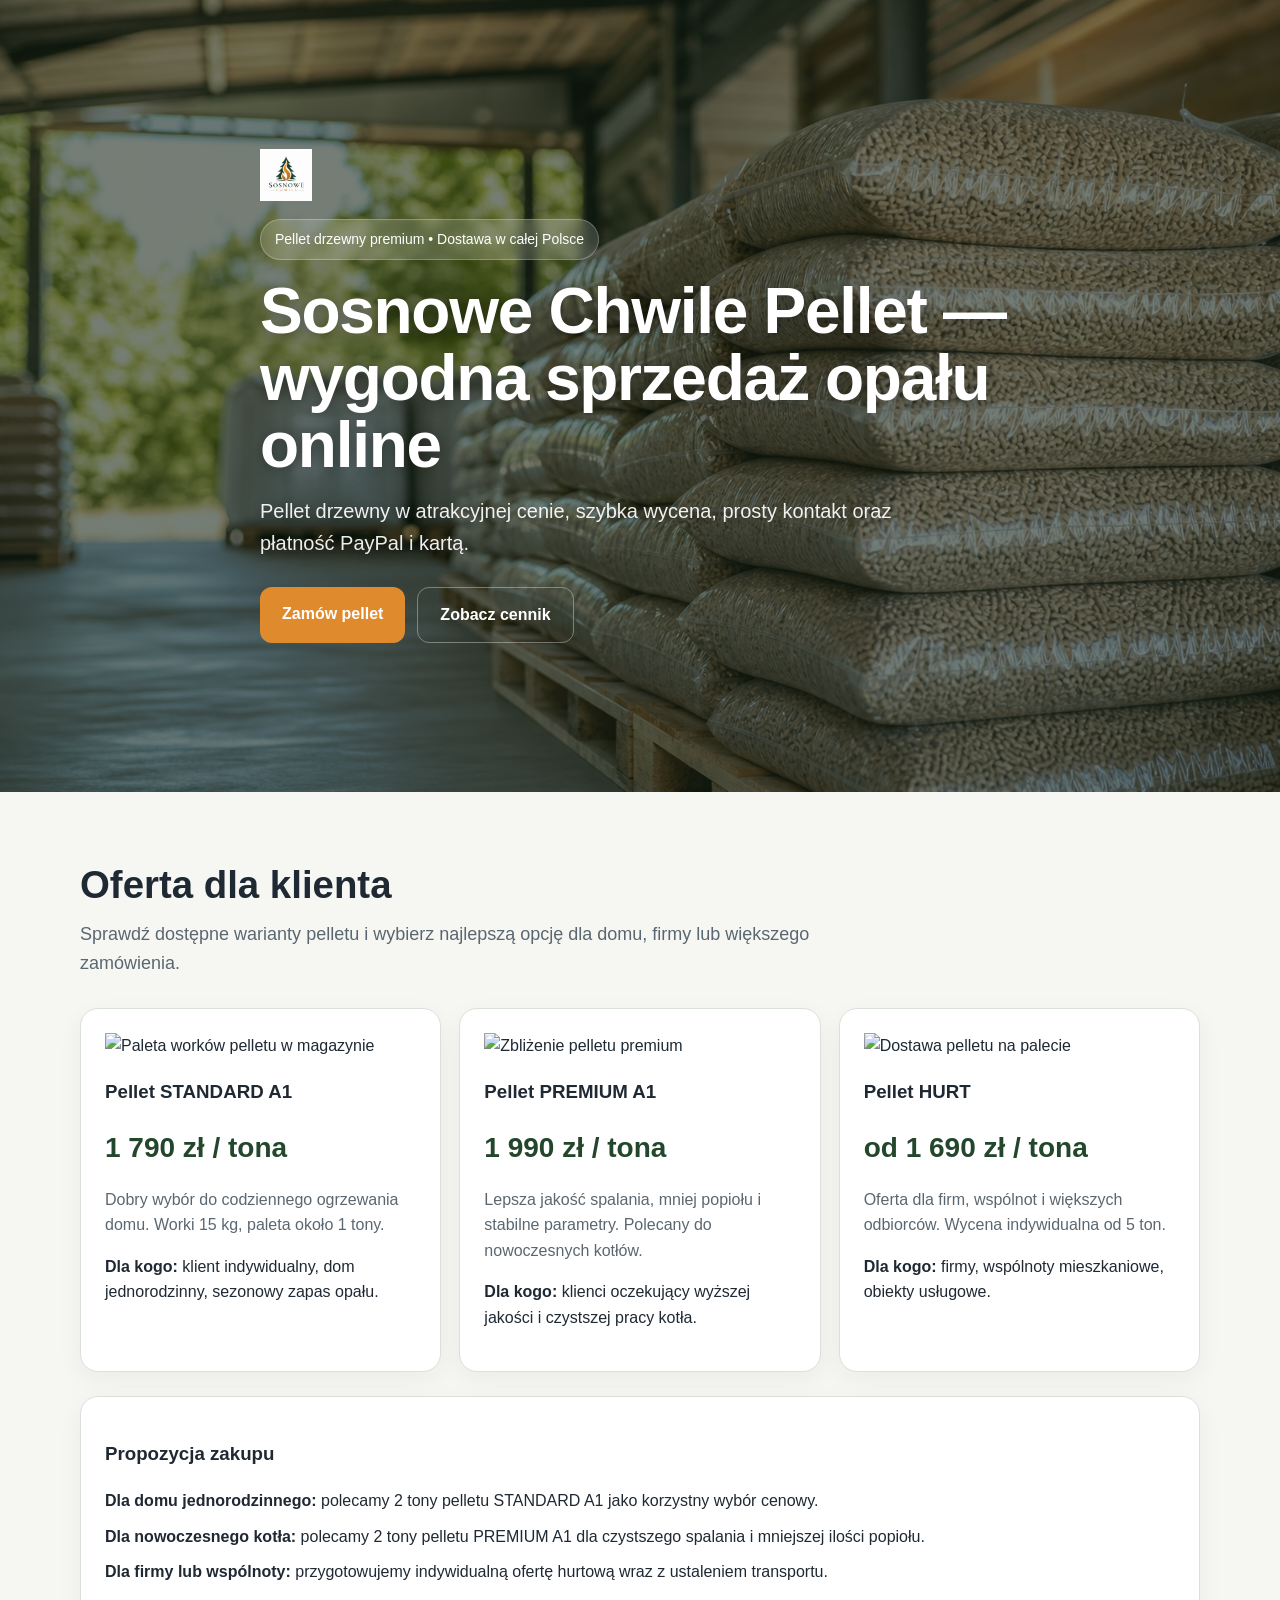
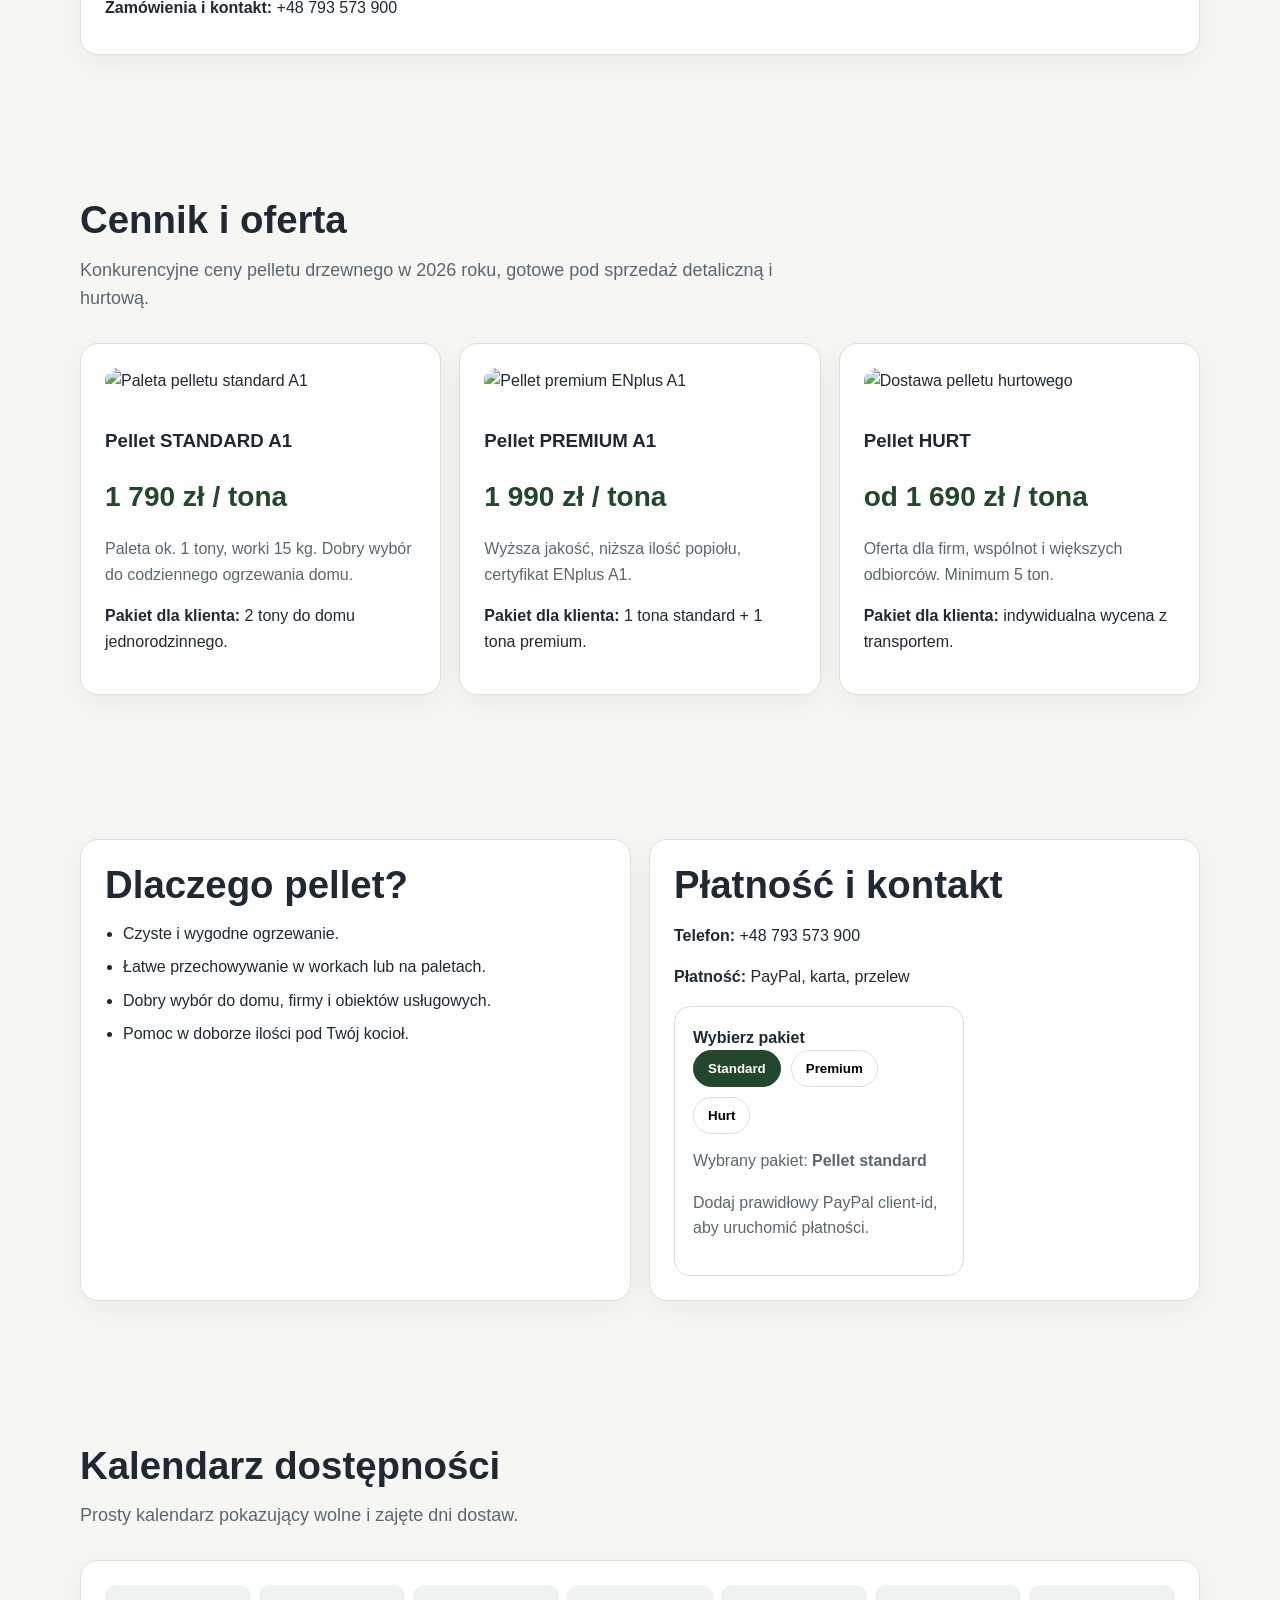
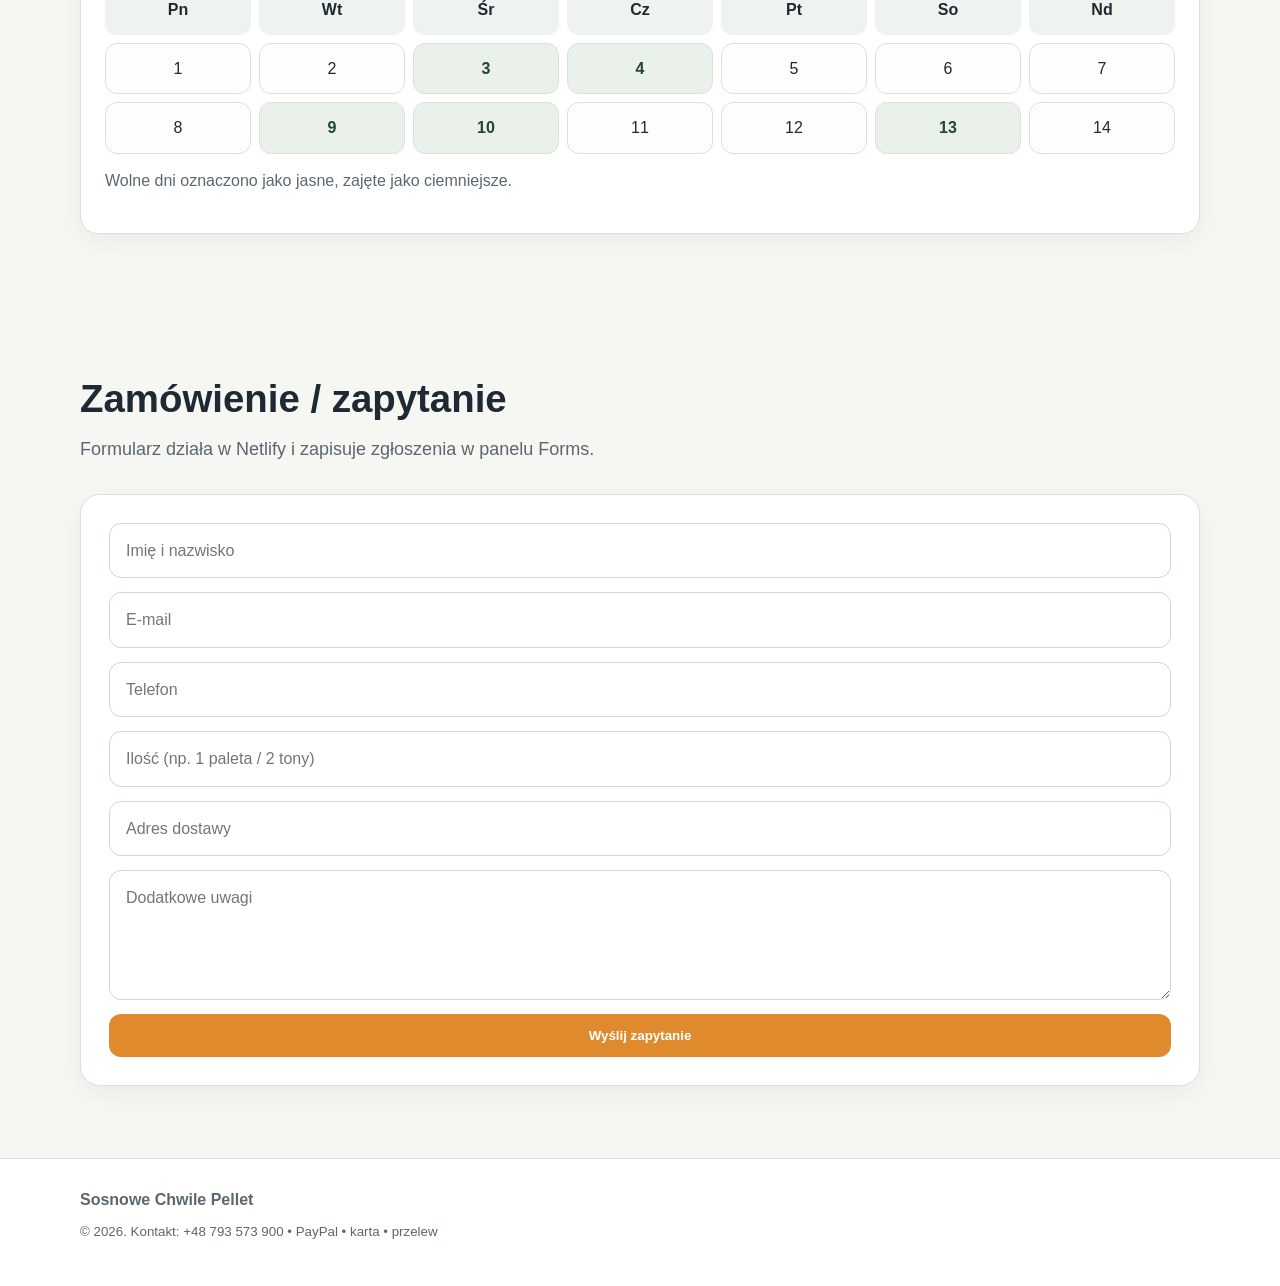
==== Index.html @ 0f74c860 "Update Index.html" ====
<!DOCTYPE html>
<html lang="pl">
<head>
  <meta charset="UTF-8" />
  <meta name="viewport" content="width=device-width, initial-scale=1.0" />
  <title>Sosnowe Chwile Pellet | Pellet z dostawą</title>
  <meta name="description" content="Sprzedaż pelletu drzewnego premium z dostawą w całej Polsce. Cennik, kalendarz dostępności, szybki kontakt, płatność PayPal i kartą." />
  <style>
    ..offer-image{
  width:100%;
  height:180px;
  object-fit:cover;
  object-position:center;
  display:block;
  border-radius:14px;
  margin-bottom:14px;
}

.offer-note{
  margin-top:24px;
}

.offer-note .card p{
  margin:0 0 10px;
}

@media (max-width: 768px){
  .offer-image{
    height:150px;
    border-radius:12px;
  }
}

@media (max-width: 480px){
  .offer-image{
    height:130px;
    border-radius:10px;
  }
}
    :root{
      --green:#2f5d3a;
      --green-dark:#23472c;
      --accent:#e08a2e;
      --bg:#f6f7f3;
      --text:#1f2933;
      --muted:#5b6770;
      --card:#fff;
      --border:#d9e1d8;
    }
    *{box-sizing:border-box}
    html{scroll-behavior:smooth}
    body{
      margin:0;
      font-family:Arial,Helvetica,sans-serif;
      color:var(--text);
      background:var(--bg);
      line-height:1.6;
    }
    a{color:inherit}
    .container{
      width:min(1120px,calc(100% - 32px));
      margin:0 auto;
    }
    .hero{
      position:relative;
      min-height:88vh;
      display:flex;
      align-items:center;
      color:#fff;
      background:
        linear-gradient(rgba(18,33,20,.58),rgba(18,33,20,.58)),
        url('1000042143.jpg') center/cover no-repeat;
    }
    .hero-inner{
      padding:72px 0;
      max-width:760px;
    }
    .badge{
      display:inline-block;
      background:rgba(255,255,255,.16);
      border:1px solid rgba(255,255,255,.25);
      padding:8px 14px;
      border-radius:999px;
      font-size:14px;
      margin-bottom:18px;
      backdrop-filter:blur(6px);
    }
    h1{
      font-size:clamp(34px,5vw,64px);
      line-height:1.05;
      margin:0 0 16px;
      letter-spacing:-.02em;
      text-shadow:0 2px 14px rgba(0,0,0,.35);
    }
    .hero p{
      font-size:clamp(16px,2vw,20px);
      max-width:650px;
      color:rgba(255,255,255,.92);
      margin:0 0 28px;
      text-shadow:0 2px 10px rgba(0,0,0,.25);
    }
    .hero-actions{
      display:flex;
      gap:12px;
      flex-wrap:wrap;
    }
    .btn{
      display:inline-block;
      text-decoration:none;
      border:none;
      cursor:pointer;
      padding:14px 22px;
      border-radius:12px;
      font-weight:700;
      transition:.2s ease;
    }
    .btn-primary{background:var(--accent);color:#fff;}
    .btn-secondary{
      background:transparent;
      color:#fff;
      border:1px solid rgba(255,255,255,.35);
    }
    .section{
      padding:72px 0;
    }
    .section h2{
      font-size:clamp(26px,3vw,40px);
      margin:0 0 14px;
      line-height:1.1;
    }
    .section .lead{
      color:var(--muted);
      max-width:760px;
      margin:0 0 30px;
      font-size:18px;
    }
    .grid-3,.grid-2{
      display:grid;
      gap:18px;
    }
    .grid-3{grid-template-columns:repeat(3,1fr);}
    .grid-2{grid-template-columns:repeat(2,1fr);}
    .card{
      background:var(--card);
      border:1px solid var(--border);
      border-radius:18px;
      padding:24px;
      box-shadow:0 8px 26px rgba(20,30,25,.05);
    }
    .price{
      font-size:28px;
      font-weight:800;
      color:var(--green-dark);
      margin:8px 0 10px;
    }
    .muted{color:var(--muted);}
    ul.clean{
      padding-left:18px;
      margin:14px 0 0;
    }
    ul.clean li{margin:8px 0;}
    .calendar{
      display:grid;
      grid-template-columns:repeat(7,1fr);
      gap:8px;
    }
    .day,.dow{
      padding:12px 8px;
      border-radius:12px;
      text-align:center;
    }
    .dow{
      background:#eef3ef;
      font-weight:700;
    }
    .day{
      background:#fff;
      border:1px solid var(--border);
    }
    .day.busy{
      background:#e9f1ea;
      color:var(--green-dark);
      font-weight:700;
    }
    .day.free{background:#fdfdfd;}
    .payment-wrap{
      display:grid;
      grid-template-columns:1.2fr .8fr;
      gap:18px;
    }
    .payment-select{
      display:flex;
      gap:10px;
      flex-wrap:wrap;
      margin-bottom:14px;
    }
    .chip{
      border:1px solid var(--border);
      background:#fff;
      padding:10px 14px;
      border-radius:999px;
      cursor:pointer;
      font-weight:700;
    }
    .chip.active{
      background:var(--green-dark);
      color:#fff;
      border-color:var(--green-dark);
    }
    .payment-box{display:grid;gap:16px;}
    .pay-panel{
      border:1px solid var(--border);
      border-radius:16px;
      padding:18px;
      background:#fff;
    }
    .form-wrap{
      background:#fff;
      border:1px solid var(--border);
      border-radius:20px;
      padding:28px;
      box-shadow:0 8px 26px rgba(20,30,25,.05);
    }
    form{display:grid;gap:14px;}
    input,textarea,select{
      width:100%;
      padding:14px 16px;
      border:1px solid #cfd8d2;
      border-radius:12px;
      font:inherit;
      background:#fff;
    }
    textarea{min-height:130px;resize:vertical;}
    .footer{
      padding:28px 0 44px;
      color:var(--muted);
      border-top:1px solid var(--border);
      background:#fff;
    }
    .footer small{display:block;margin-top:8px;}
    @media (max-width:860px){
      .grid-3,.grid-2,.payment-wrap{grid-template-columns:1fr;}
      .hero{min-height:auto;}
      .hero-inner{padding:64px 0;}
      .calendar{grid-template-columns:repeat(4,1fr);}
    }
    @media (max-width:520px){
      .calendar{grid-template-columns:repeat(3,1fr);}
    }
  </style>
</head>
<body>

  <header class="hero">
  <div class="container hero-inner">

      <img
        src="logo-sosnowe-chwile.png"
        alt="Sosnowe Chwile Pellet"
        style="height:52px;margin-bottom:18px;display:block;"
      >

      <span class="badge">Pellet drzewny premium • Dostawa w całej Polsce</span>
      <h1>Sosnowe Chwile Pellet — wygodna sprzedaż opału online</h1>
      <p>Pellet drzewny w atrakcyjnej cenie, szybka wycena, prosty kontakt oraz płatność PayPal i kartą.</p>
      <div class="hero-actions">
        <a class="btn btn-primary" href="#zamow">Zamów pellet</a>
        <a class="btn btn-secondary" href="#oferta">Zobacz cennik</a>
      </div>
    </div>
  </header>

  <main>
    <!-- CENNIK -->
<section class="section" id="oferta-klienta">
  <div class="container">
    <h2>Oferta dla klienta</h2>
    <p class="lead">
      Sprawdź dostępne warianty pelletu i wybierz najlepszą opcję dla domu, firmy lub większego zamówienia.
    </p>

    <div class="grid-3">
      <div class="card">
        <img
          src="https://pplx-res.cloudinary.com/image/upload/pplx_search_images/1dd8b7f8c2d2da230e043e6e76d83306b459e435.jpg"
          alt="Paleta worków pelletu w magazynie"
          class="offer-image"
          loading="lazy"
          width="800"
          height="457"
        >
        <h3>Pellet STANDARD A1</h3>
        <div class="price">1 790 zł / tona</div>
        <p class="muted">Dobry wybór do codziennego ogrzewania domu. Worki 15 kg, paleta około 1 tony.</p>
        <p><strong>Dla kogo:</strong> klient indywidualny, dom jednorodzinny, sezonowy zapas opału.</p>
      </div>

      <div class="card">
        <img
          src="https://pplx-res.cloudinary.com/image/upload/pplx_search_images/1ceb4b496f538cf8c9d9723866e72e689cc4781f.jpg"
          alt="Zbliżenie pelletu premium"
          class="offer-image"
          loading="lazy"
          width="1300"
          height="948"
        >
        <h3>Pellet PREMIUM A1</h3>
        <div class="price">1 990 zł / tona</div>
        <p class="muted">Lepsza jakość spalania, mniej popiołu i stabilne parametry. Polecany do nowoczesnych kotłów.</p>
        <p><strong>Dla kogo:</strong> klienci oczekujący wyższej jakości i czystszej pracy kotła.</p>
      </div>

      <div class="card">
        <img
          src="https://pplx-res.cloudinary.com/image/upload/pplx_search_images/fdafbfa9b1eef90811f448ff50140978259bcdcd.jpg"
          alt="Dostawa pelletu na palecie"
          class="offer-image"
          loading="lazy"
          width="1280"
          height="720"
        >
        <h3>Pellet HURT</h3>
        <div class="price">od 1 690 zł / tona</div>
        <p class="muted">Oferta dla firm, wspólnot i większych odbiorców. Wycena indywidualna od 5 ton.</p>
        <p><strong>Dla kogo:</strong> firmy, wspólnoty mieszkaniowe, obiekty usługowe.</p>
      </div>
    </div>

    <div class="offer-note">
      <div class="card">
        <h3>Propozycja zakupu</h3>
        <p><strong>Dla domu jednorodzinnego:</strong> polecamy 2 tony pelletu STANDARD A1 jako korzystny wybór cenowy.</p>
        <p><strong>Dla nowoczesnego kotła:</strong> polecamy 2 tony pelletu PREMIUM A1 dla czystszego spalania i mniejszej ilości popiołu.</p>
        <p><strong>Dla firmy lub wspólnoty:</strong> przygotowujemy indywidualną ofertę hurtową wraz z ustaleniem transportu.</p>
        <p><strong>Zamówienia i kontakt:</strong> +48 793 573 900</p>
      </div>
    </div>
  </div>
</section>
     <section class="section" id="oferta">
  <div class="container">
    <h2>Cennik i oferta</h2>
    <p class="lead">
      Konkurencyjne ceny pelletu drzewnego w 2026 roku, gotowe pod sprzedaż detaliczną i hurtową.
    </p>

    <div class="grid-3">
      <div class="card">
        <img src="pellet-standard.jpg" alt="Paleta pelletu standard A1" style="width:100%;border-radius:14px;margin-bottom:14px;">
        <h3>Pellet STANDARD A1</h3>
        <div class="price">1 790 zł / tona</div>
        <p class="muted">Paleta ok. 1 tony, worki 15 kg. Dobry wybór do codziennego ogrzewania domu.</p>
        <p><strong>Pakiet dla klienta:</strong> 2 tony do domu jednorodzinnego.</p>
      </div>

      <div class="card">
        <img src="pellet-premium.jpg" alt="Pellet premium ENplus A1" style="width:100%;border-radius:14px;margin-bottom:14px;">
        <h3>Pellet PREMIUM A1</h3>
        <div class="price">1 990 zł / tona</div>
        <p class="muted">Wyższa jakość, niższa ilość popiołu, certyfikat ENplus A1.</p>
        <p><strong>Pakiet dla klienta:</strong> 1 tona standard + 1 tona premium.</p>
      </div>

      <div class="card">
        <img src="pellet-hurt.jpg" alt="Dostawa pelletu hurtowego" style="width:100%;border-radius:14px;margin-bottom:14px;">
        <h3>Pellet HURT</h3>
        <div class="price">od 1 690 zł / tona</div>
        <p class="muted">Oferta dla firm, wspólnot i większych odbiorców. Minimum 5 ton.</p>
        <p><strong>Pakiet dla klienta:</strong> indywidualna wycena z transportem.</p>
      </div>
    </div>
  </div>
</section>

    <!-- DLACZEGO + PŁATNOŚĆ -->
    <section class="section">
      <div class="container grid-2">
        <div class="card">
          <h2>Dlaczego pellet?</h2>
          <ul class="clean">
            <li>Czyste i wygodne ogrzewanie.</li>
            <li>Łatwe przechowywanie w workach lub na paletach.</li>
            <li>Dobry wybór do domu, firmy i obiektów usługowych.</li>
            <li>Pomoc w doborze ilości pod Twój kocioł.</li>
          </ul>
        </div>

        <div class="card">
          <h2>Płatność i kontakt</h2>
          <p><strong>Telefon:</strong> +48 793 573 900</p>
          <p><strong>Płatność:</strong> PayPal, karta, przelew</p>

          <div class="payment-wrap">
            <div class="pay-panel">
              <strong>Wybierz pakiet</strong>
              <div class="payment-select">
                <button type="button" class="chip active" data-pack="standard">Standard</button>
                <button type="button" class="chip" data-pack="premium">Premium</button>
                <button type="button" class="chip" data-pack="hurt">Hurt</button>
              </div>
              <p class="muted" style="margin-top:0">
                Wybrany pakiet: <strong id="selected-package">Pellet standard</strong>
              </p>

              <!-- PayPal -->
              <div id="paypal-button-container"></div>

              <!-- Karta (Card Fields PayPal) -->
              <div id="card-fields-container" style="margin-top:16px;display:none">
                <div class="card" style="padding:16px;margin-bottom:12px">
                  <strong>Płatność kartą</strong>
                  <p class="muted" style="margin:8px 0 0">
                    Po podłączeniu PayPal Card Fields tu pojawią się bezpieczne pola karty.
                  </p>
                </div>

                <div id="card-name-field-container"   class="card" style="height:52px;margin-bottom:10px"></div>
                <div id="card-number-field-container" class="card" style="height:52px;margin-bottom:10px"></div>
                <div style="display:grid;grid-template-columns:1fr 1fr;gap:10px">
                  <div id="card-expiry-field-container" class="card" style="height:52px"></div>
                  <div id="card-cvv-field-container"    class="card" style="height:52px"></div>
                </div>

                <button
                  class="btn btn-primary"
                  type="button"
                  style="margin-top:12px;width:100%"
                  id="card-field-submit-button"
                >
                  Zapłać kartą
                </button>
              </div>
            </div>
          </div>

        </div>
      </div>
    </section>

    <!-- KALENDARZ -->
    <section class="section">
      <div class="container">
        <h2>Kalendarz dostępności</h2>
        <p class="lead">Prosty kalendarz pokazujący wolne i zajęte dni dostaw.</p>

        <div class="card">
          <div class="calendar">
            <div class="dow">Pn</div><div class="dow">Wt</div><div class="dow">Śr</div>
            <div class="dow">Cz</div><div class="dow">Pt</div><div class="dow">So</div><div class="dow">Nd</div>

            <div class="day free">1</div><div class="day free">2</div><div class="day busy">3</div>
            <div class="day busy">4</div><div class="day free">5</div><div class="day free">6</div><div class="day free">7</div>

            <div class="day free">8</div><div class="day busy">9</div><div class="day busy">10</div>
            <div class="day free">11</div><div class="day free">12</div><div class="day busy">13</div><div class="day free">14</div>
          </div>
          <p class="muted" style="margin-top:14px">
            Wolne dni oznaczono jako jasne, zajęte jako ciemniejsze.
          </p>
        </div>
      </div>
    </section>

    <!-- FORMULARZ NETLIFY -->
    <section class="section" id="zamow">
      <div class="container">
        <h2>Zamówienie / zapytanie</h2>
        <p class="lead">Formularz działa w Netlify i zapisuje zgłoszenia w panelu Forms.</p>

        <div class="form-wrap">
          <form name="zamowienie-pelletu" method="POST" data-netlify="true" action="/dziekujemy.html">
            <input type="hidden" name="form-name" value="zamowienie-pelletu" />

            <input type="text" name="imie"    placeholder="Imię i nazwisko" required />
            <input type="email" name="email"  placeholder="E-mail" required />
            <input type="tel"   name="telefon" placeholder="Telefon" required />
            <input type="text"  name="ilosc"  placeholder="Ilość (np. 1 paleta / 2 tony)" required />
            <input type="text"  name="adres"  placeholder="Adres dostawy" required />
            <textarea name="wiadomosc" placeholder="Dodatkowe uwagi"></textarea>

            <button class="btn btn-primary" type="submit">Wyślij zapytanie</button>
          </form>
        </div>
      </div>
    </section>
  </main>

  <footer class="footer">
    <div class="container">
      <strong>Sosnowe Chwile Pellet</strong>
      <small>© 2026. Kontakt: +48 793 573 900 • PayPal • karta • przelew</small>
    </div>
  </footer>

  <!-- PayPal SDK – PODMIEŃ YOUR_CLIENT_ID NA SWÓJ -->
  <script src="https://www.paypal.com/sdk/js?client-id=YOUR_CLIENT_ID&currency=PLN&components=buttons,card-fields"></script>
  <script>
    const selectedPackageEl = document.getElementById('selected-package');
    const cardBox           = document.getElementById('card-fields-container');

    const packages = {
      standard: { label: 'Pellet standard', amount: '1890.00' },
      premium:  { label: 'Pellet premium',  amount: '2090.00' },
      hurt:     { label: 'Pellet hurt',     amount: '1790.00' }
    };

    let activePack = 'standard';

    // Zmiana pakietu
    document.querySelectorAll('.chip').forEach(btn => {
      btn.addEventListener('click', () => {
        document.querySelectorAll('.chip').forEach(b => b.classList.remove('active'));
        btn.classList.add('active');
        activePack = btn.dataset.pack;
        selectedPackageEl.textContent = packages[activePack].label;
        renderPayPal();
      });
    });

    // Render przycisku PayPal dla wybranego pakietu
    function renderPayPal(){
      const c = document.getElementById('paypal-button-container');
      c.innerHTML = '';
      if (!window.paypal || !paypal.Buttons) {
        c.innerHTML = '<p class="muted">Dodaj prawidłowy PayPal client-id, aby uruchomić płatności.</p>';
        return;
      }
      paypal.Buttons({
        style: { layout:'vertical', color:'gold', shape:'rect', label:'paypal' },
        createOrder: (data, actions) => actions.order.create({
          purchase_units: [{
            description: packages[activePack].label,
            amount: { value: packages[activePack].amount, currency_code: 'PLN' }
          }]
        }),
        onApprove: (data, actions) => actions.order.capture().then(() => {
          alert('Płatność PayPal zakończona pomyślnie.');
        }),
        onError: () => alert('Błąd płatności PayPal.')
      }).render('#paypal-button-container');
    }

    // Inicjacja pól kartowych (Card Fields / Hosted Fields)
    function initCardFields(){
      if (!window.paypal || !paypal.CardFields) return;

      const cardField = paypal.CardFields({
        createOrder: (data, actions) => actions.order.create({
          purchase_units: [{
            description: packages[activePack].label,
            amount: { value: packages[activePack].amount, currency_code: 'PLN' }
          }]
        }),
        onApprove: (data, actions) => actions.order.capture().then(() => {
          alert('Płatność kartą zakończona pomyślnie.');
        }),
        onError: () => alert('Błąd płatności kartą.'),
        style: {
          input: { 'font-size':'16px', 'font-family':'Arial, sans-serif', color:'#223' },
          '.invalid': { color:'#b00020' }
        }
      });

      if (!cardField.isEligible()) return;

      cardBox.style.display = 'block';
      cardField.NameField().render('#card-name-field-container');
      cardField.NumberField().render('#card-number-field-container');
      cardField.ExpiryField().render('#card-expiry-field-container');
      cardField.CVVField().render('#card-cvv-field-container');

      document
        .getElementById('card-field-submit-button')
        .addEventListener('click', () => {
          cardField.submit({ billingAddress: {} }).then(() => {});
        });
    }

    renderPayPal();
    initCardFields();
  </script>
</body>
</html>
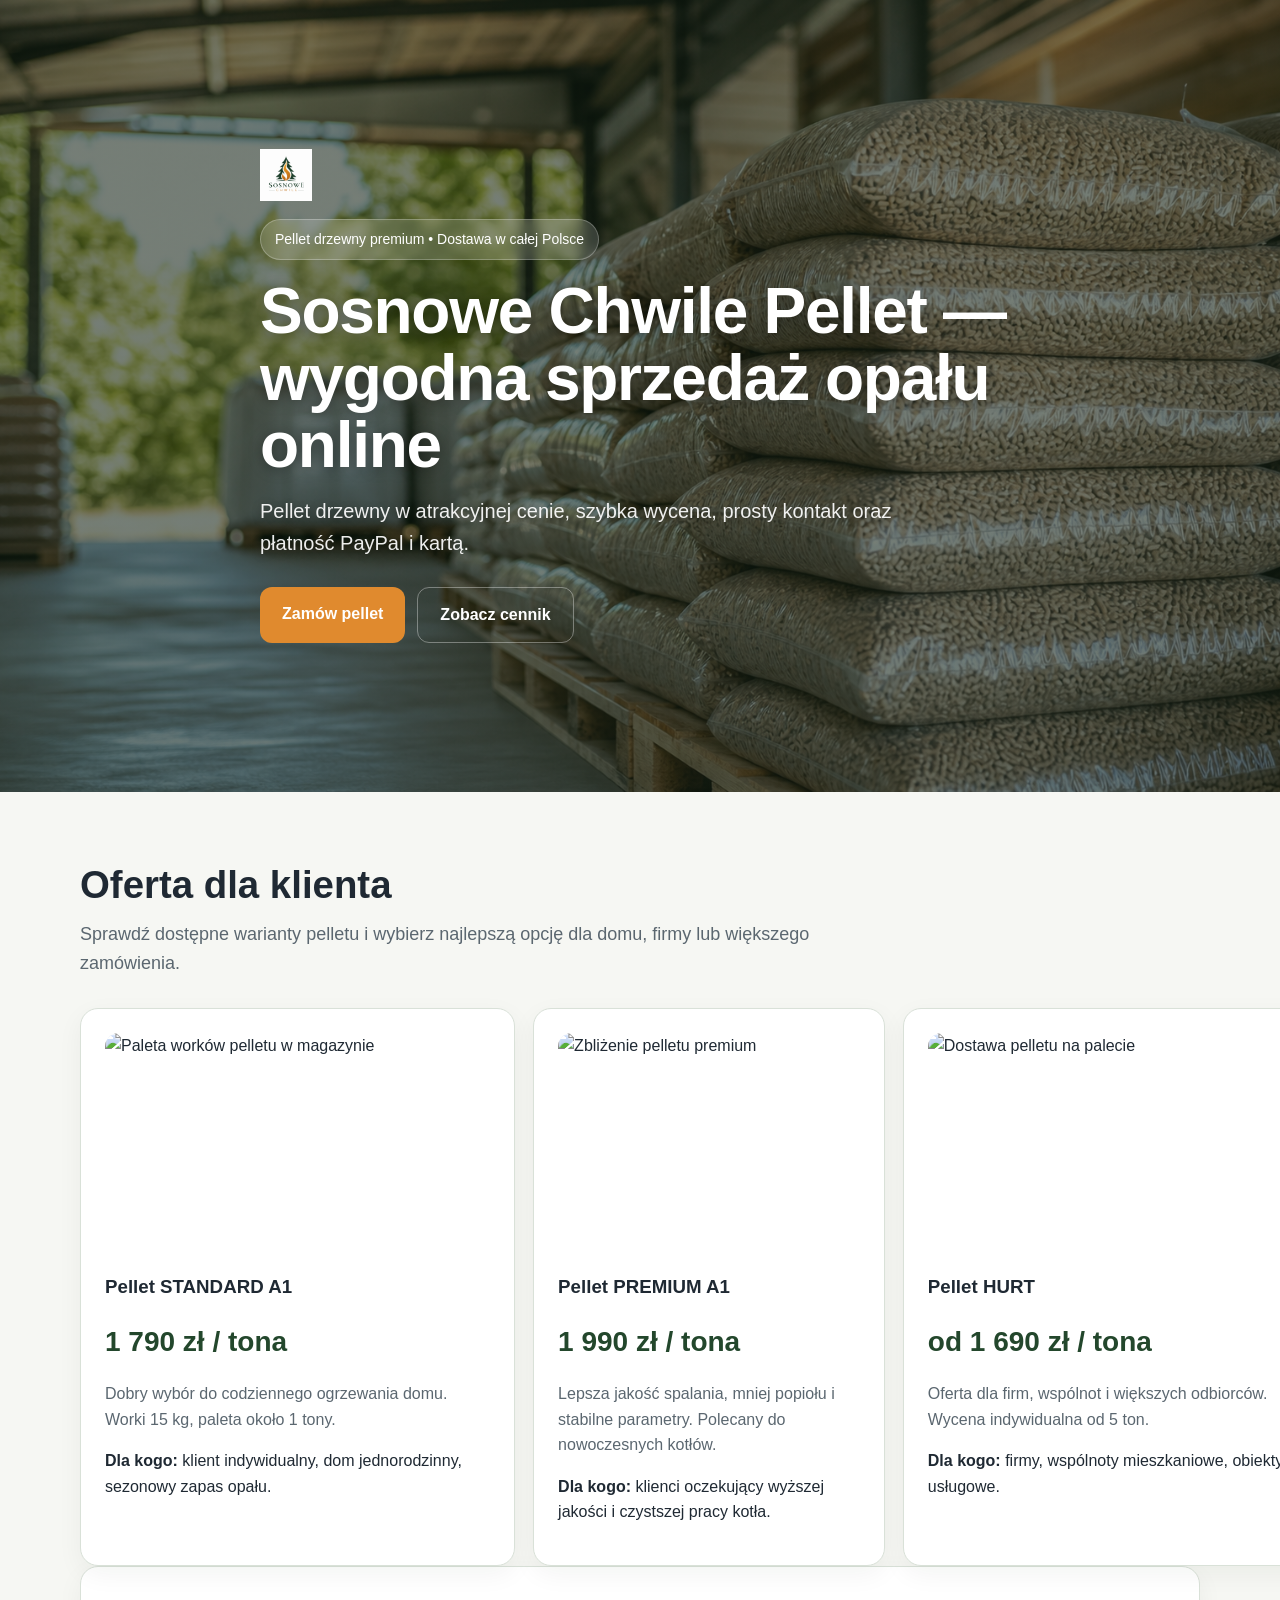
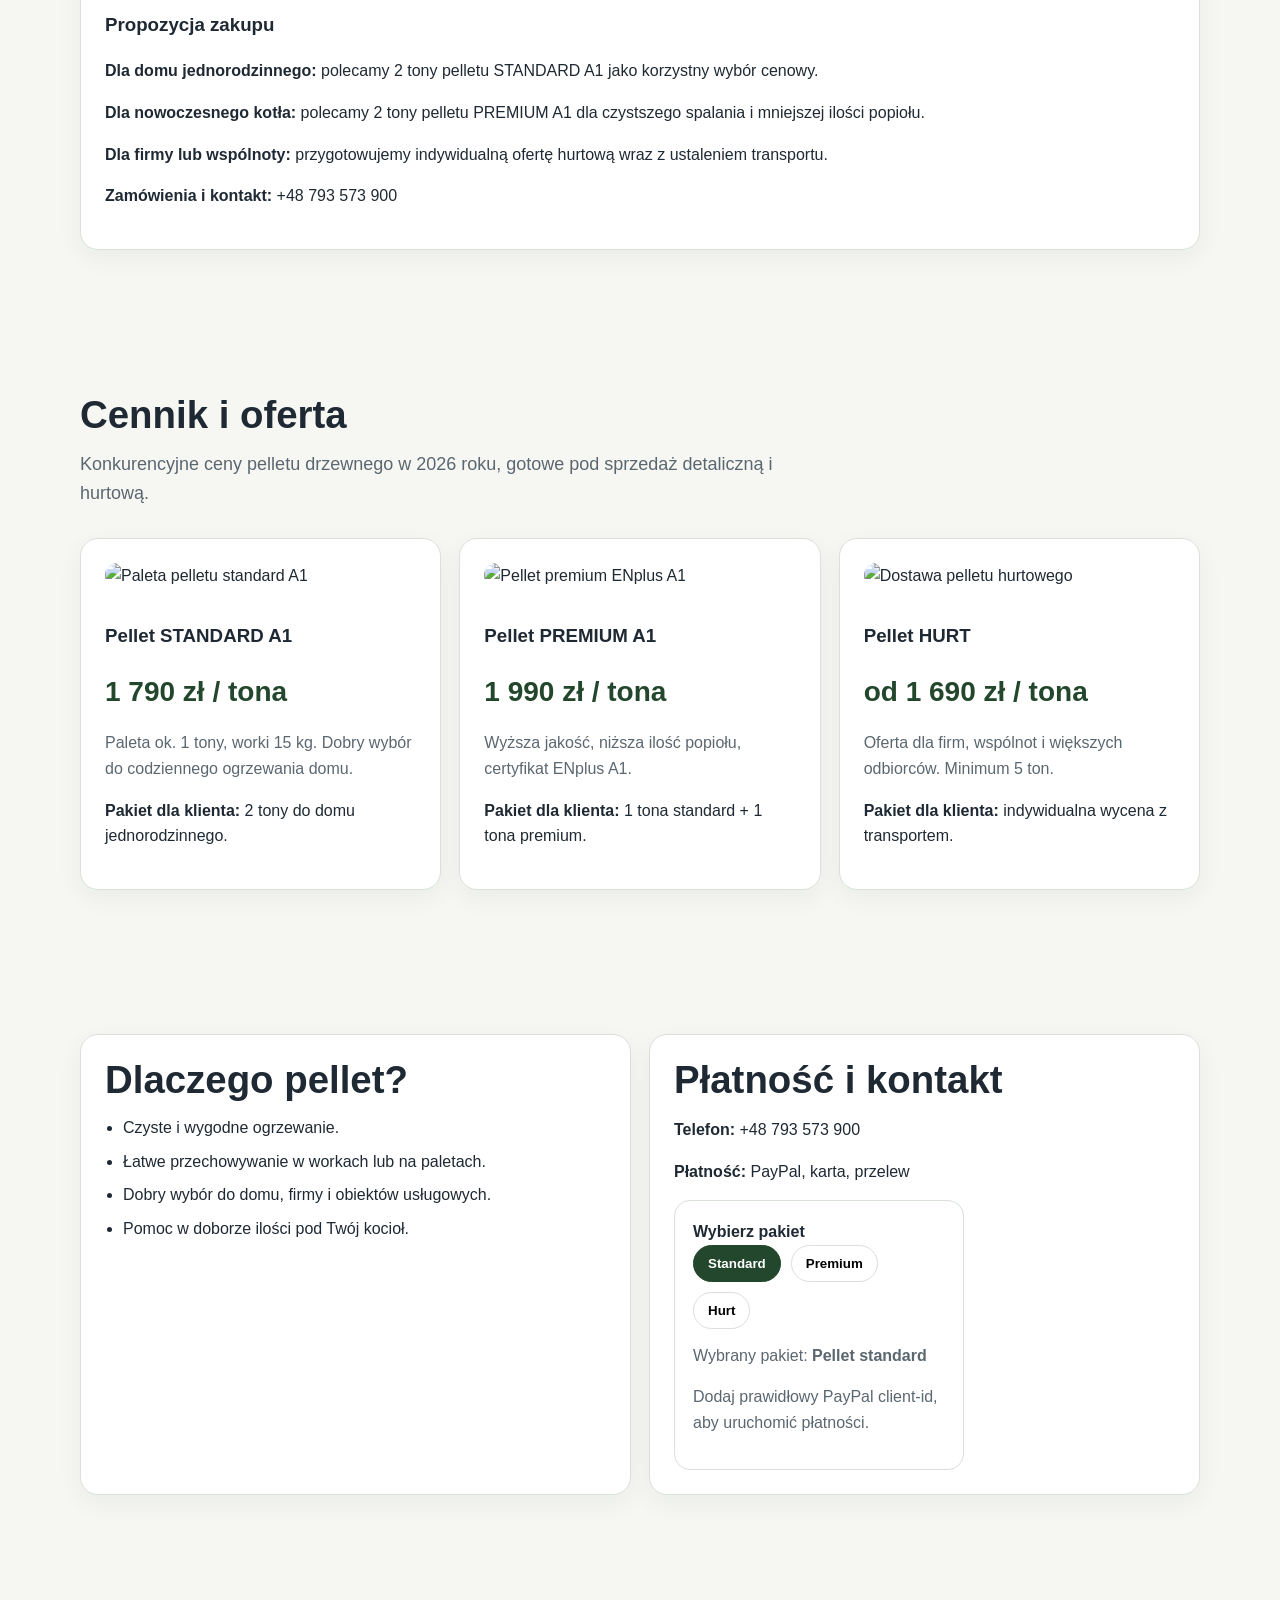
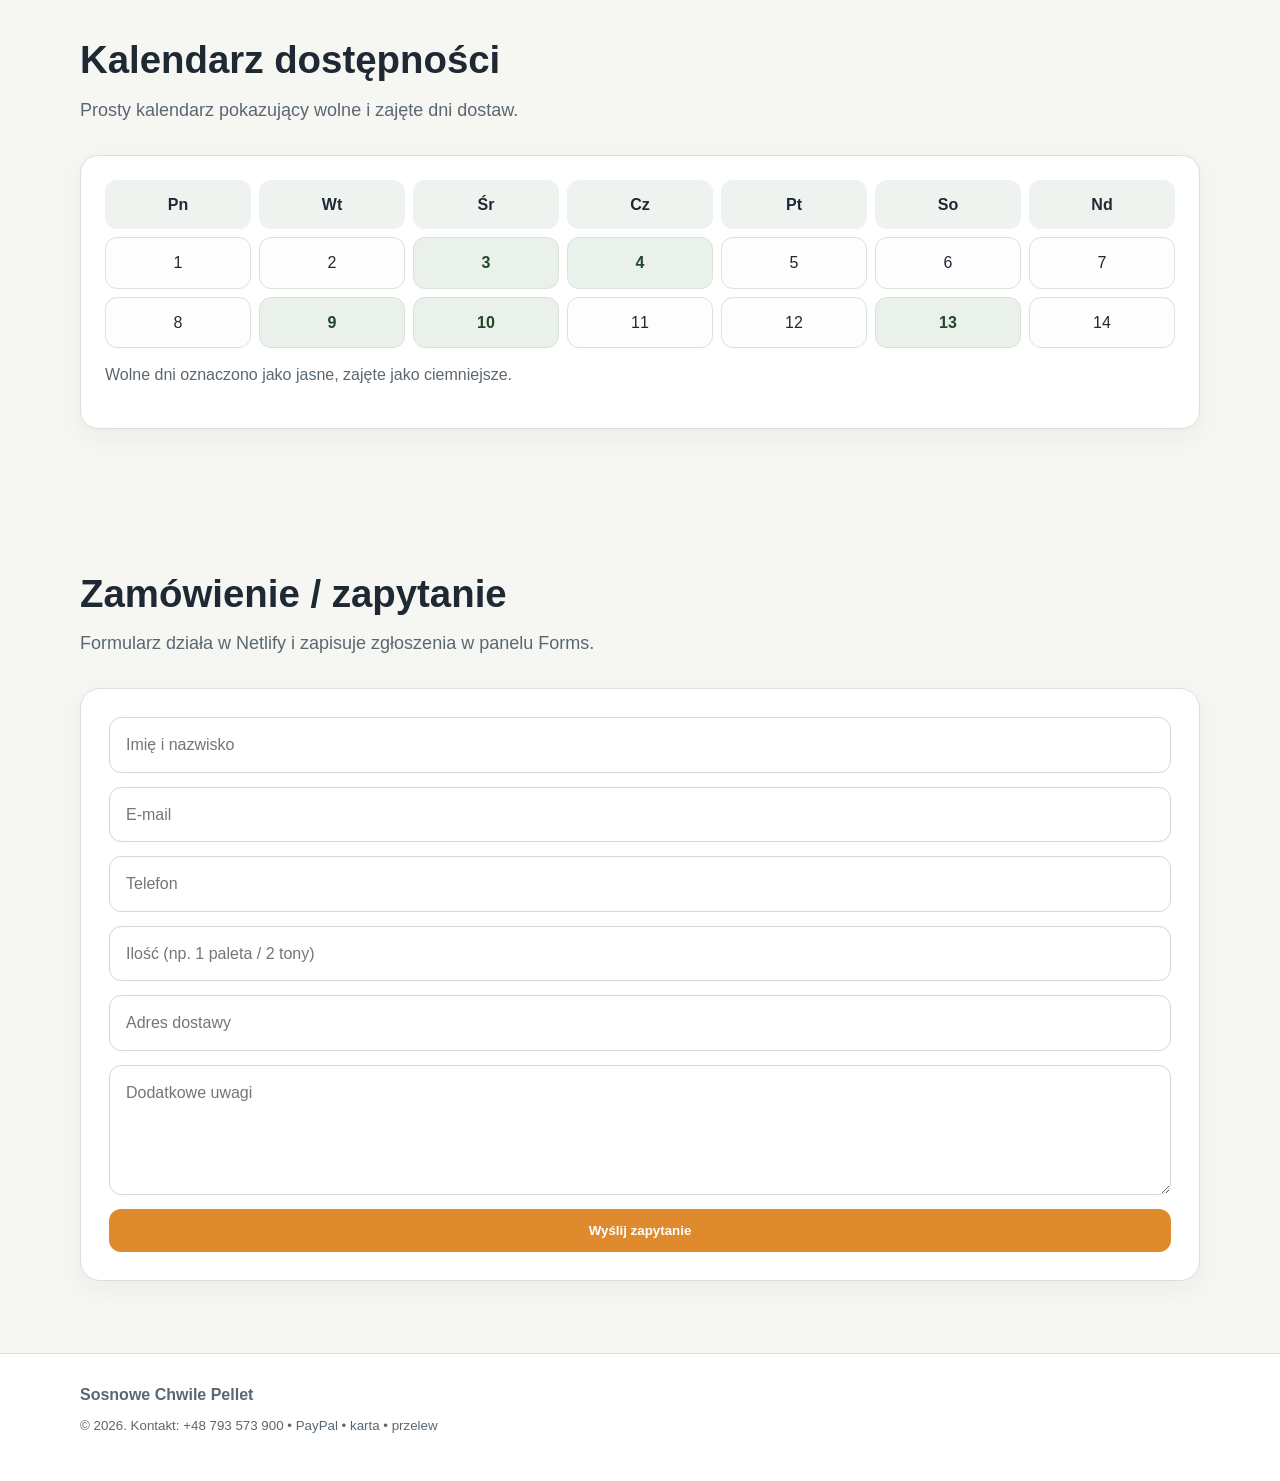
==== commit 5147390f: "Update Index.html" ====
--- a/Index.html
+++ b/Index.html
@@ -6,9 +6,19 @@
   <title>Sosnowe Chwile Pellet | Pellet z dostawą</title>
   <meta name="description" content="Sprzedaż pelletu drzewnego premium z dostawą w całej Polsce. Cennik, kalendarz dostępności, szybki kontakt, płatność PayPal i kartą." />
   <style>
-    ..offer-image{
+    .offer-gallery{
+  max-width:960px;
+  margin:0 auto;
+}
+
+.offer-gallery.grid-3{
+  grid-template-columns:repeat(3, minmax(0, 1fr));
+  gap:18px;
+}
+
+.offer-image{
   width:100%;
-  height:180px;
+  height:220px;
   object-fit:cover;
   object-position:center;
   display:block;
@@ -16,24 +26,19 @@
   margin-bottom:14px;
 }
 
-.offer-note{
-  margin-top:24px;
+@media (max-width: 900px){
+  .offer-gallery.grid-3{
+    grid-template-columns:1fr;
+  }
+
+  .offer-image{
+    height:180px;
+  }
 }
 
-.offer-note .card p{
-  margin:0 0 10px;
-}
-
-@media (max-width: 768px){
+@media (max-width: 480px){
   .offer-image{
     height:150px;
-    border-radius:12px;
-  }
-}
-
-@media (max-width: 480px){
-  .offer-image{
-    height:130px;
     border-radius:10px;
   }
 }
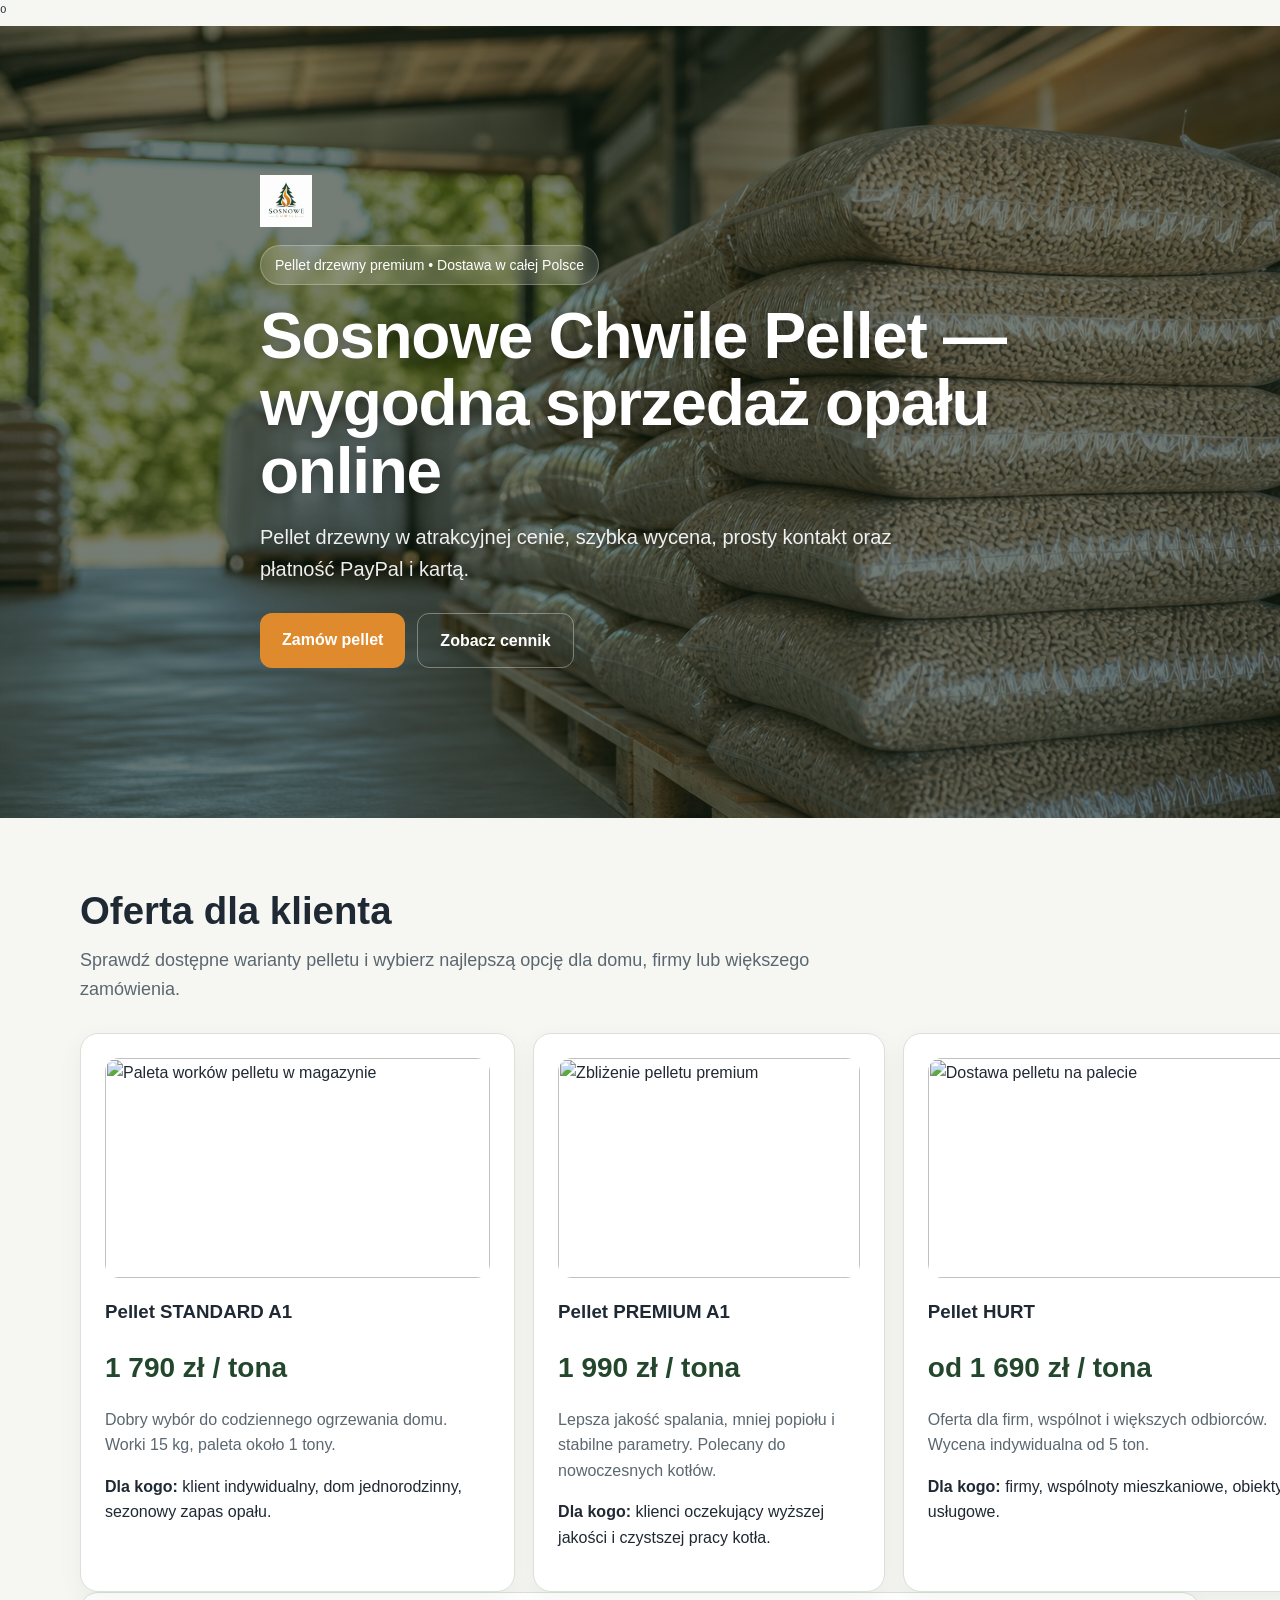
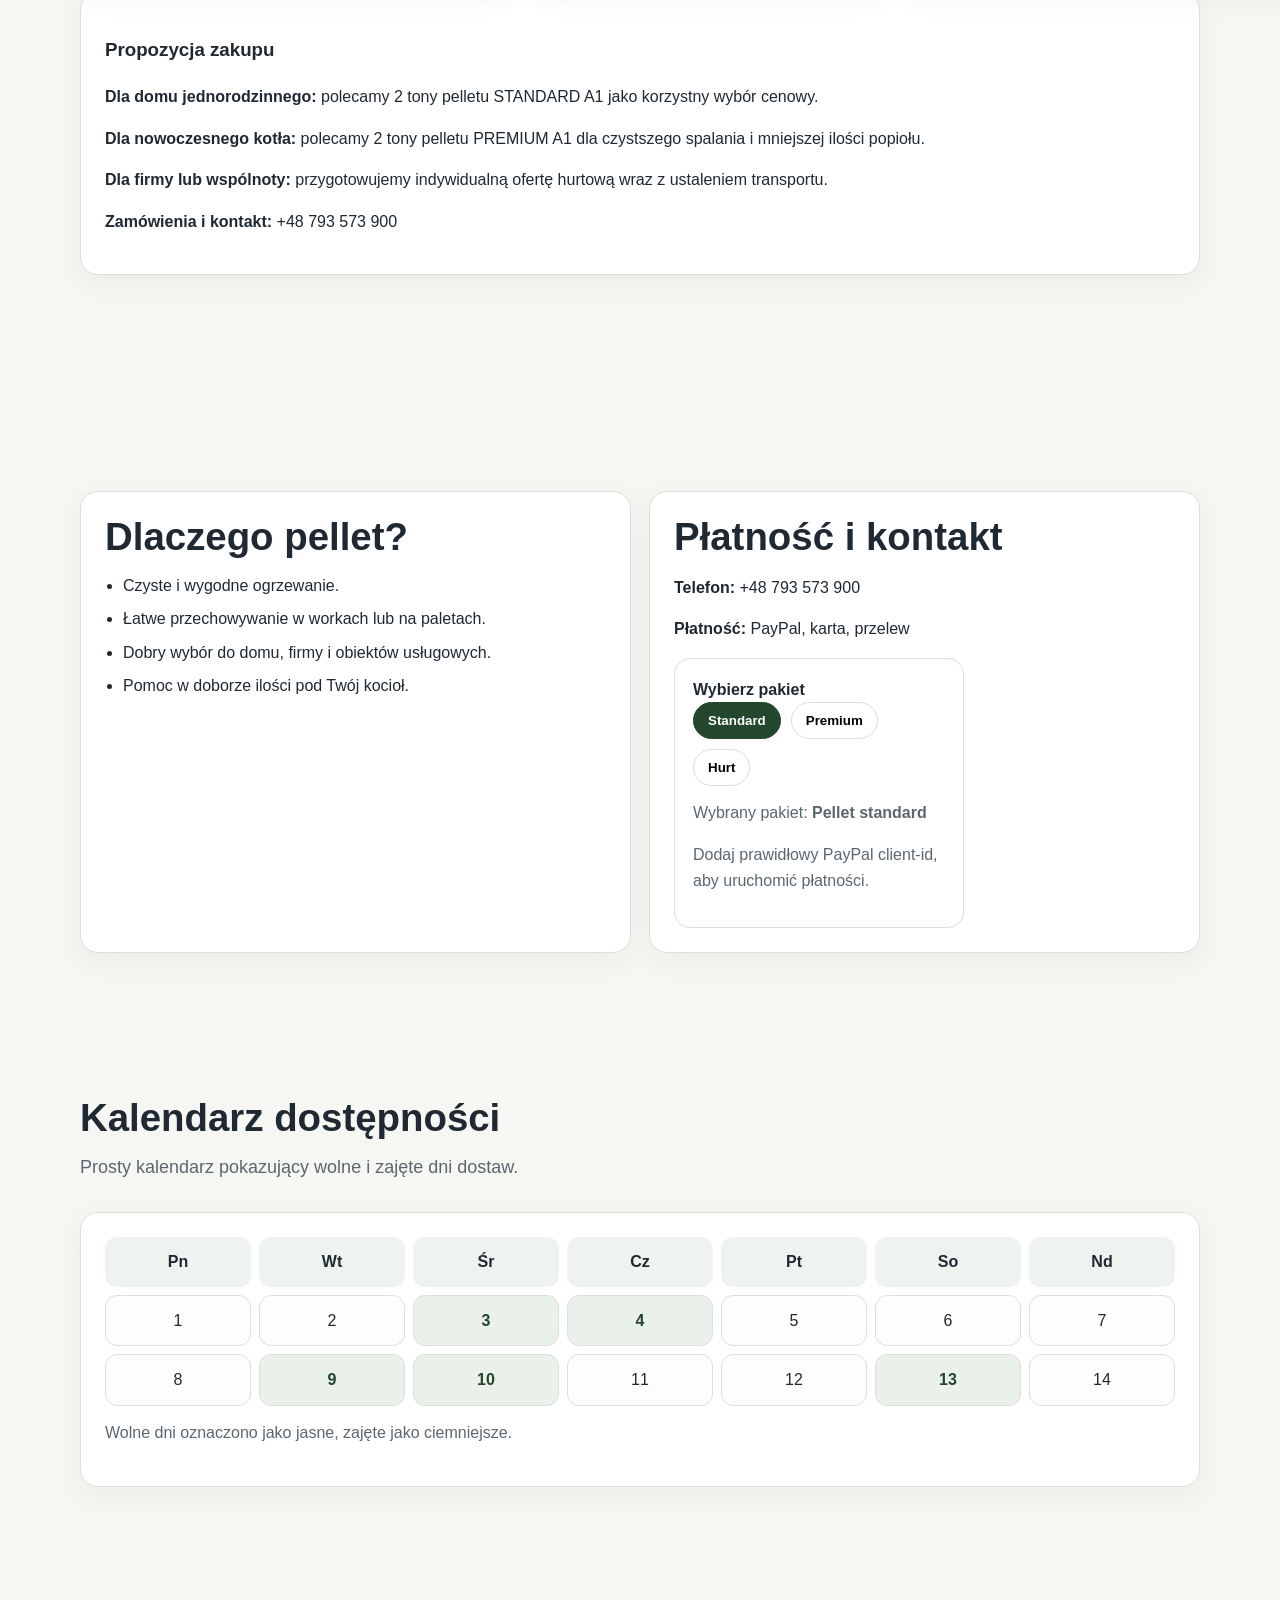
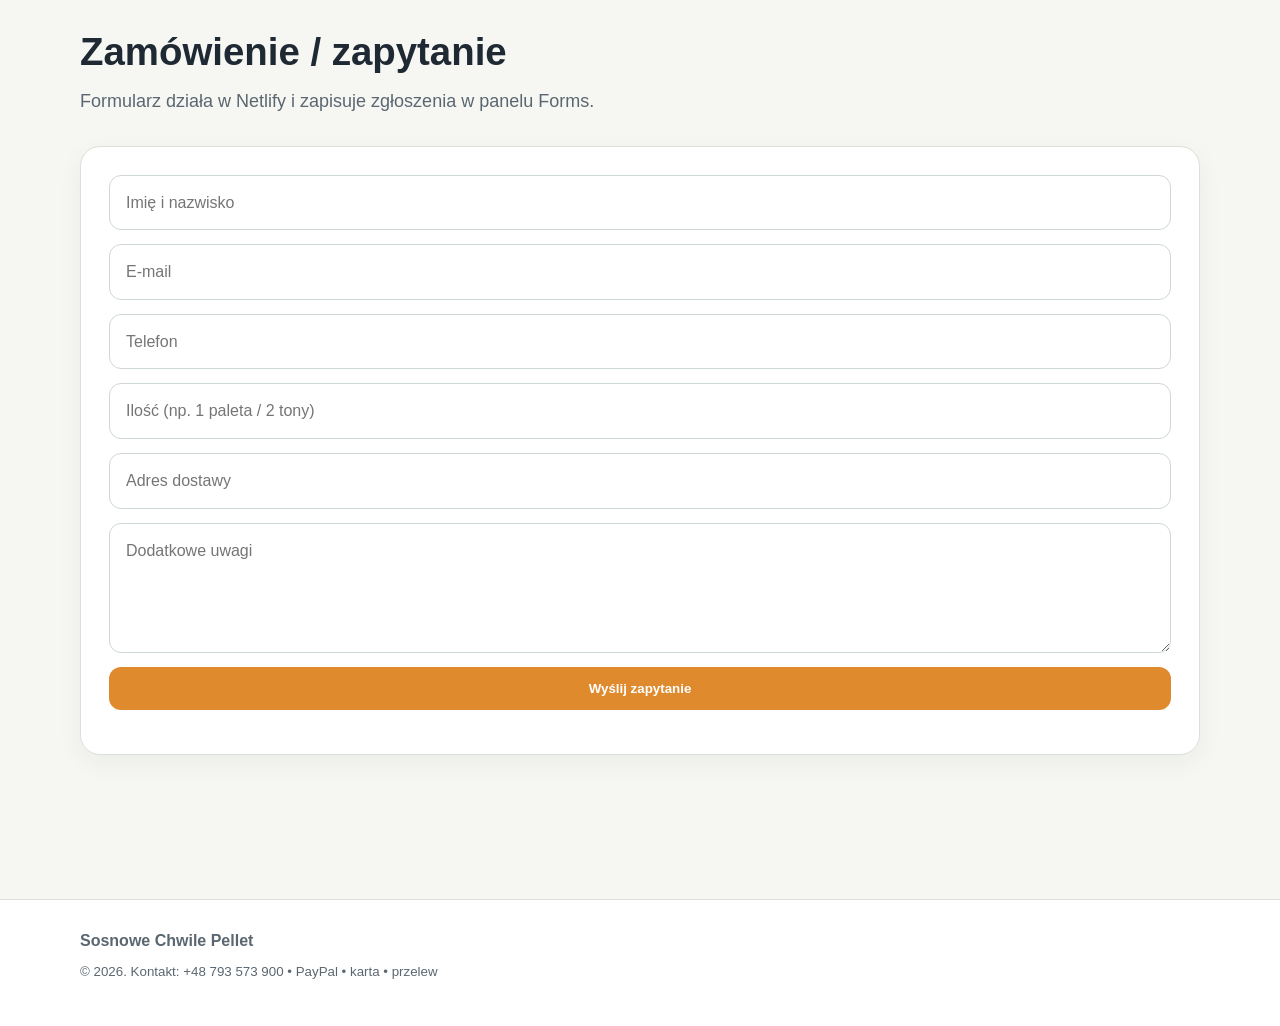
==== commit e6cdc634: "Update Index.html" ====
--- a/Index.html
+++ b/Index.html
@@ -1,4 +1,4 @@
-<!DOCTYPE html>
+⁰<!DOCTYPE html>
 <html lang="pl">
 <head>
   <meta charset="UTF-8" />
@@ -343,39 +343,7 @@
   </div>
 </section>
      <section class="section" id="oferta">
-  <div class="container">
-    <h2>Cennik i oferta</h2>
-    <p class="lead">
-      Konkurencyjne ceny pelletu drzewnego w 2026 roku, gotowe pod sprzedaż detaliczną i hurtową.
-    </p>
-
-    <div class="grid-3">
-      <div class="card">
-        <img src="pellet-standard.jpg" alt="Paleta pelletu standard A1" style="width:100%;border-radius:14px;margin-bottom:14px;">
-        <h3>Pellet STANDARD A1</h3>
-        <div class="price">1 790 zł / tona</div>
-        <p class="muted">Paleta ok. 1 tony, worki 15 kg. Dobry wybór do codziennego ogrzewania domu.</p>
-        <p><strong>Pakiet dla klienta:</strong> 2 tony do domu jednorodzinnego.</p>
-      </div>
-
-      <div class="card">
-        <img src="pellet-premium.jpg" alt="Pellet premium ENplus A1" style="width:100%;border-radius:14px;margin-bottom:14px;">
-        <h3>Pellet PREMIUM A1</h3>
-        <div class="price">1 990 zł / tona</div>
-        <p class="muted">Wyższa jakość, niższa ilość popiołu, certyfikat ENplus A1.</p>
-        <p><strong>Pakiet dla klienta:</strong> 1 tona standard + 1 tona premium.</p>
-      </div>
-
-      <div class="card">
-        <img src="pellet-hurt.jpg" alt="Dostawa pelletu hurtowego" style="width:100%;border-radius:14px;margin-bottom:14px;">
-        <h3>Pellet HURT</h3>
-        <div class="price">od 1 690 zł / tona</div>
-        <p class="muted">Oferta dla firm, wspólnot i większych odbiorców. Minimum 5 ton.</p>
-        <p><strong>Pakiet dla klienta:</strong> indywidualna wycena z transportem.</p>
-      </div>
-    </div>
-  </div>
-</section>
+  
 
     <!-- DLACZEGO + PŁATNOŚĆ -->
     <section class="section">
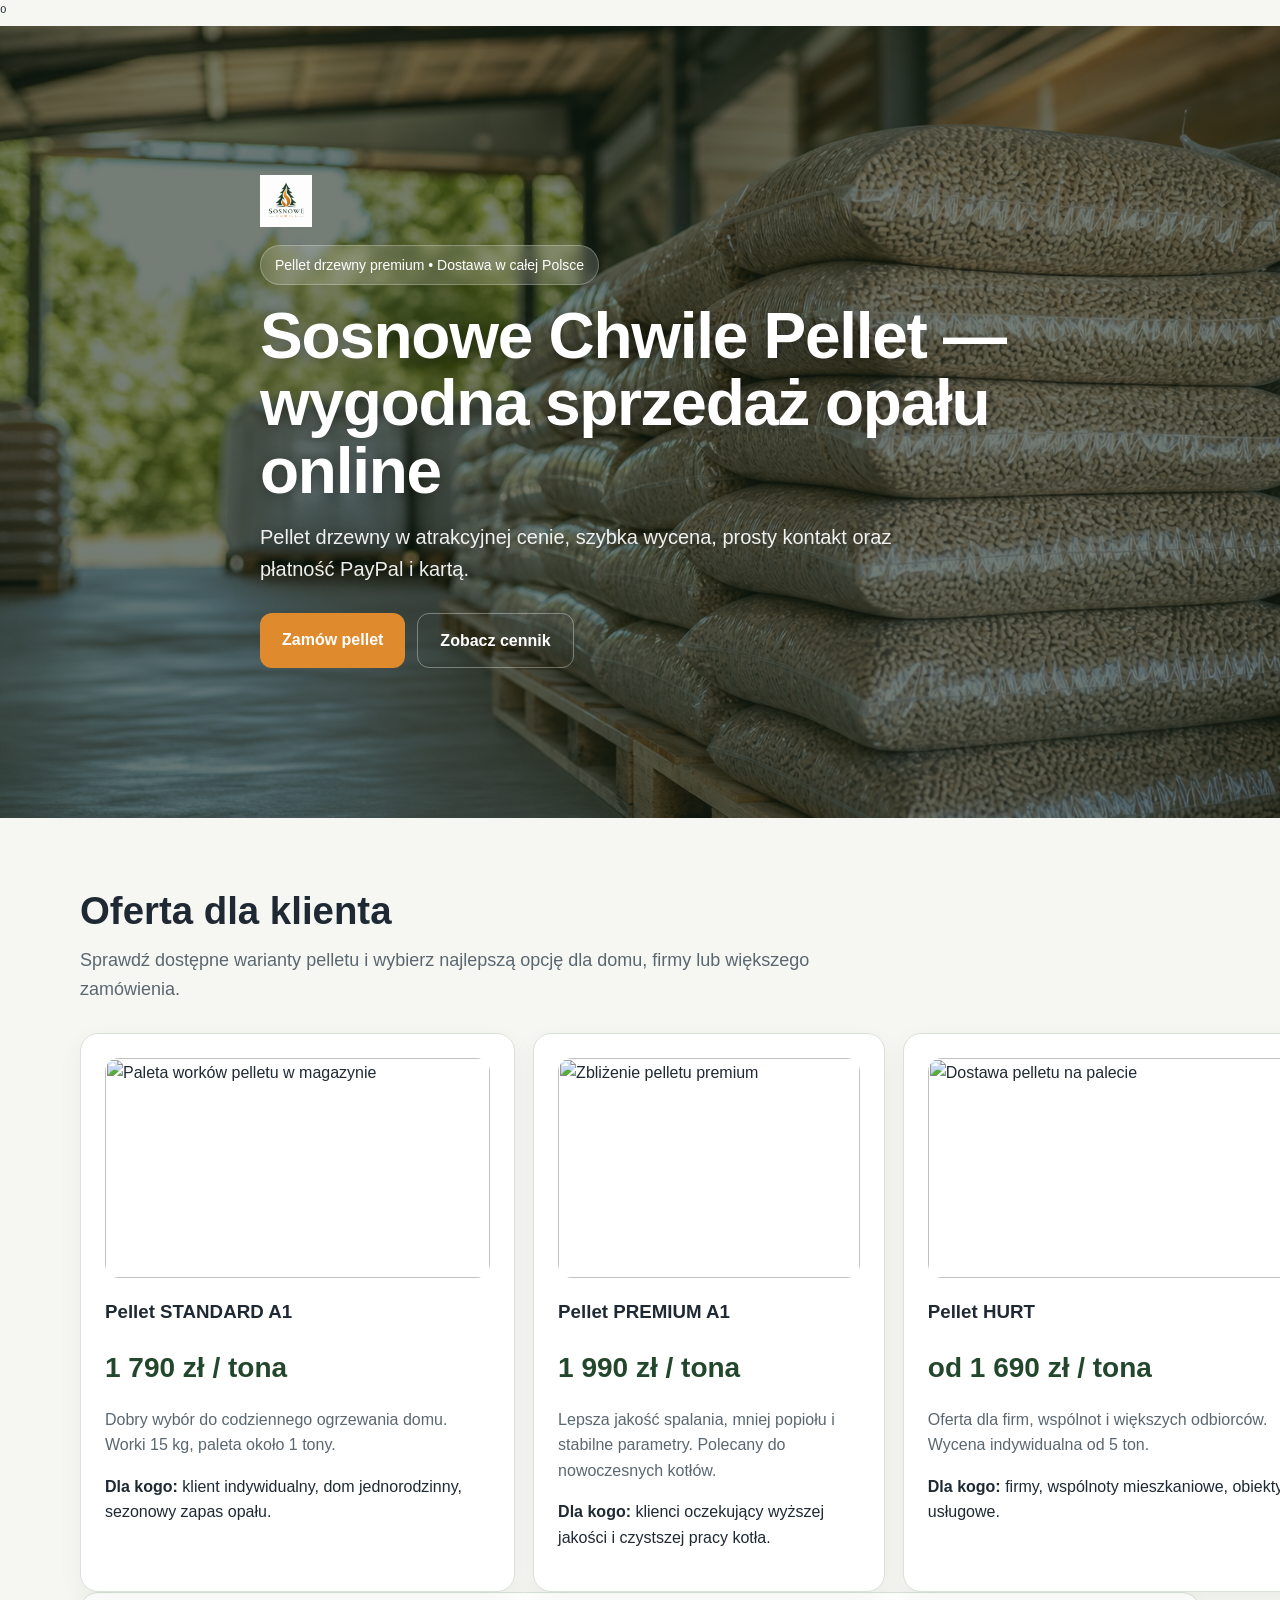
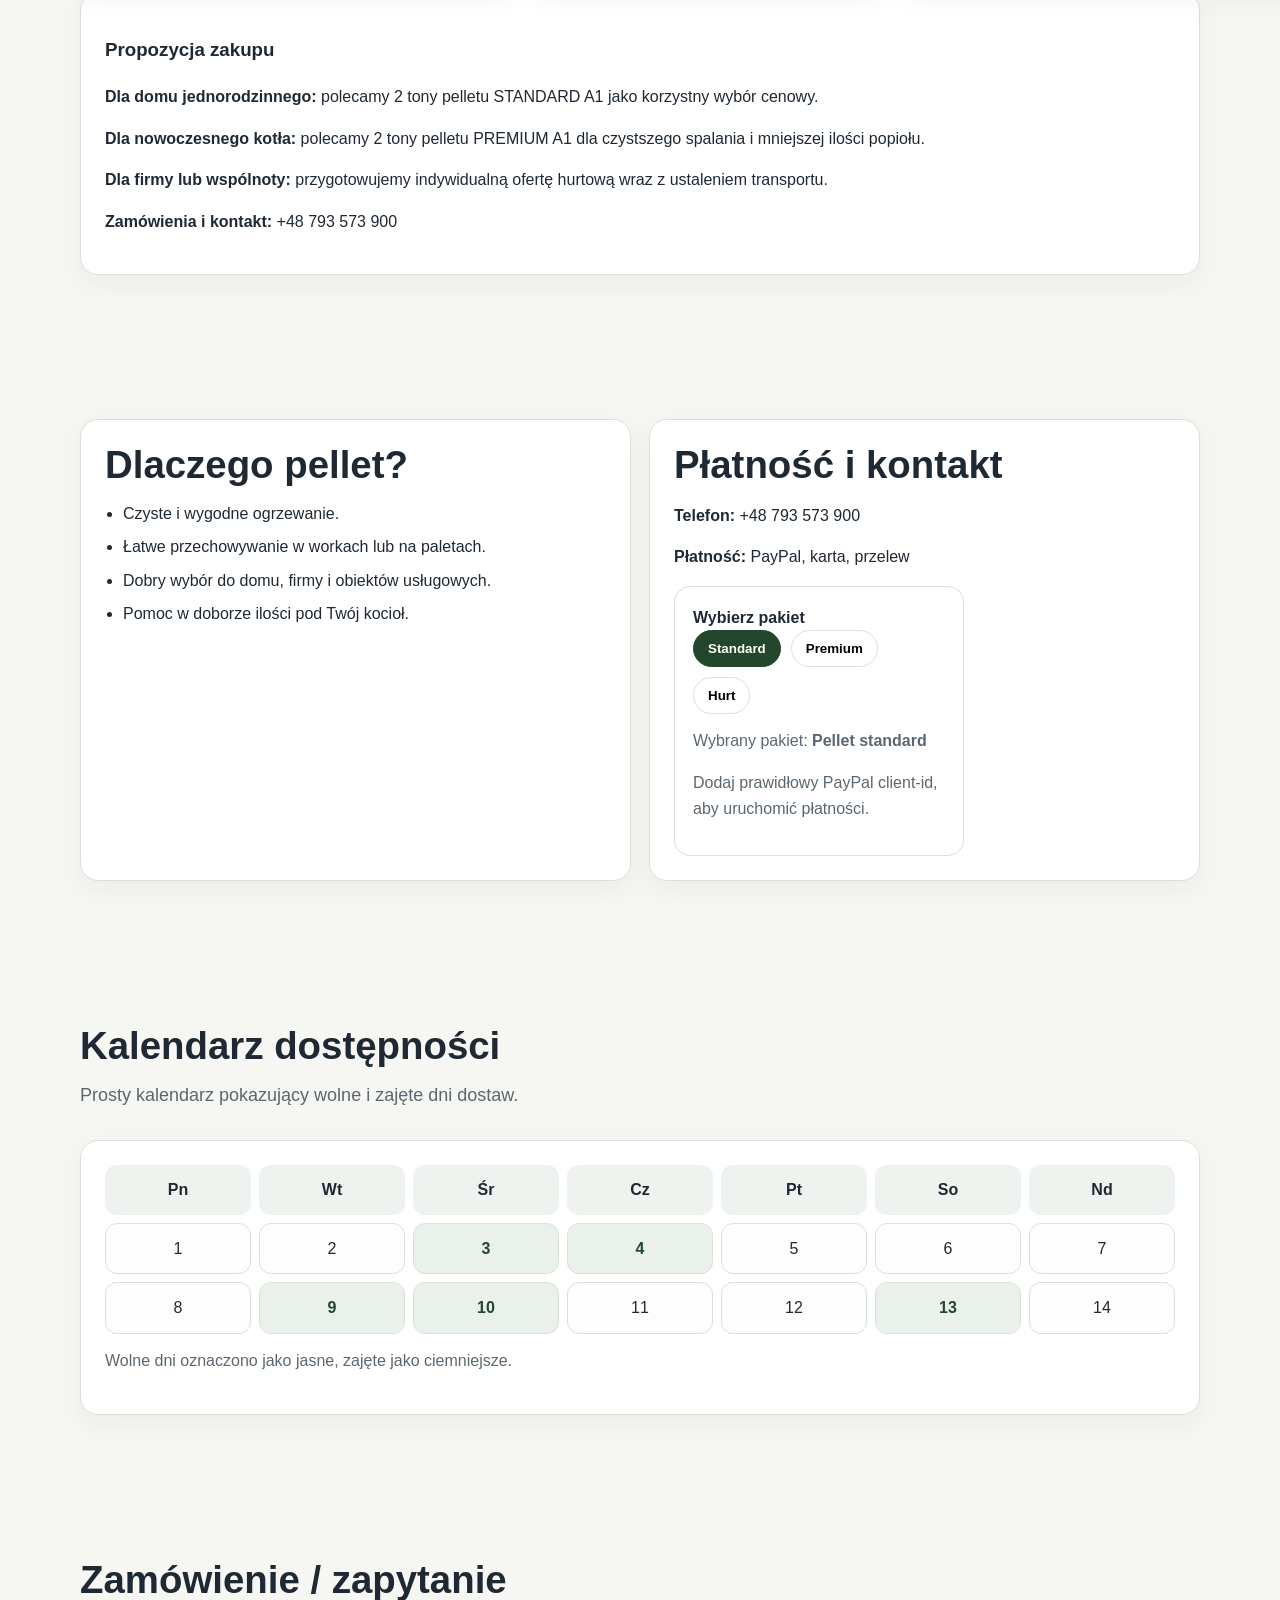
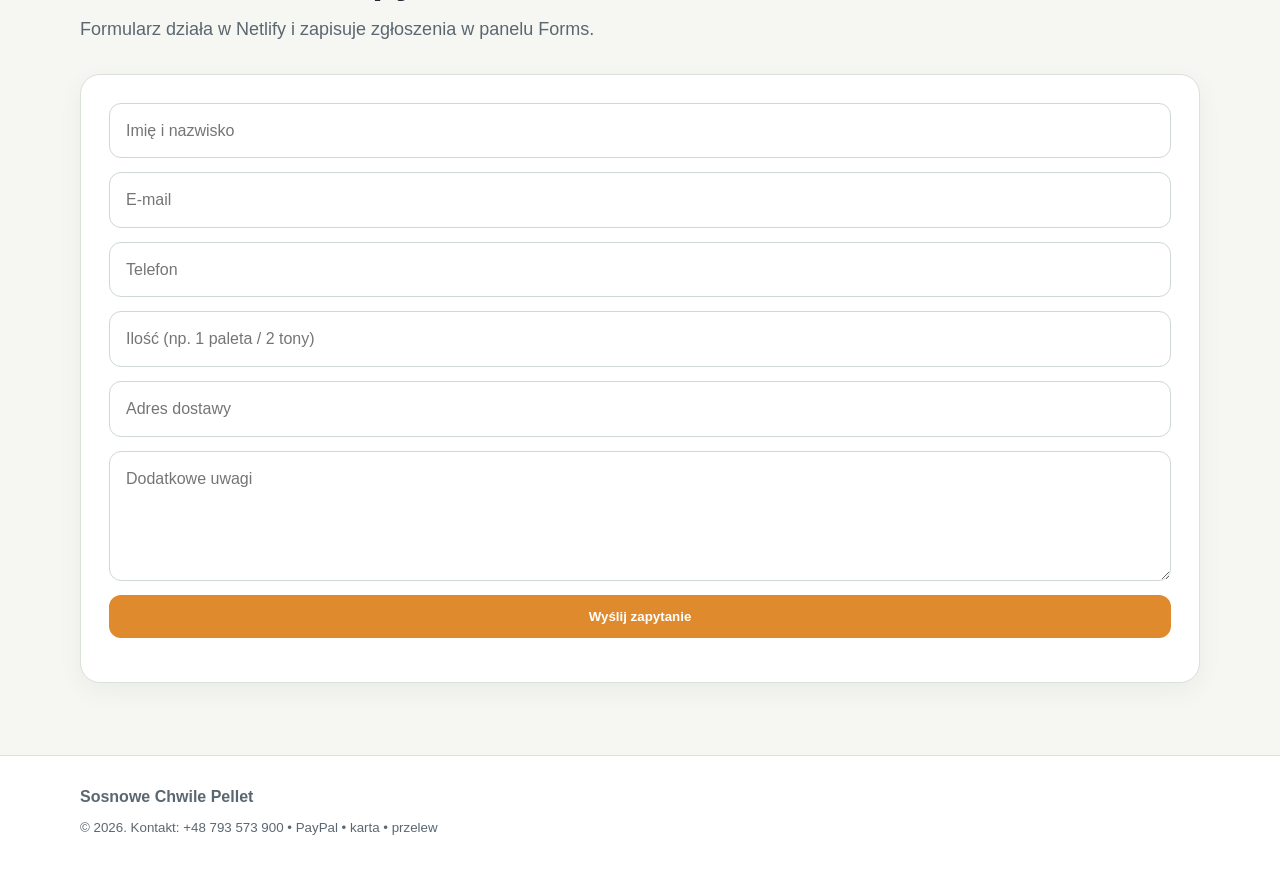
==== commit 244ec0aa: "Update Index.html" ====
--- a/Index.html
+++ b/Index.html
@@ -342,10 +342,8 @@
     </div>
   </div>
 </section>
-     <section class="section" id="oferta">
-  
-
-    <!-- DLACZEGO + PŁATNOŚĆ -->
+    
+     <!-- DLACZEGO + PŁATNOŚĆ -->
     <section class="section">
       <div class="container grid-2">
         <div class="card">
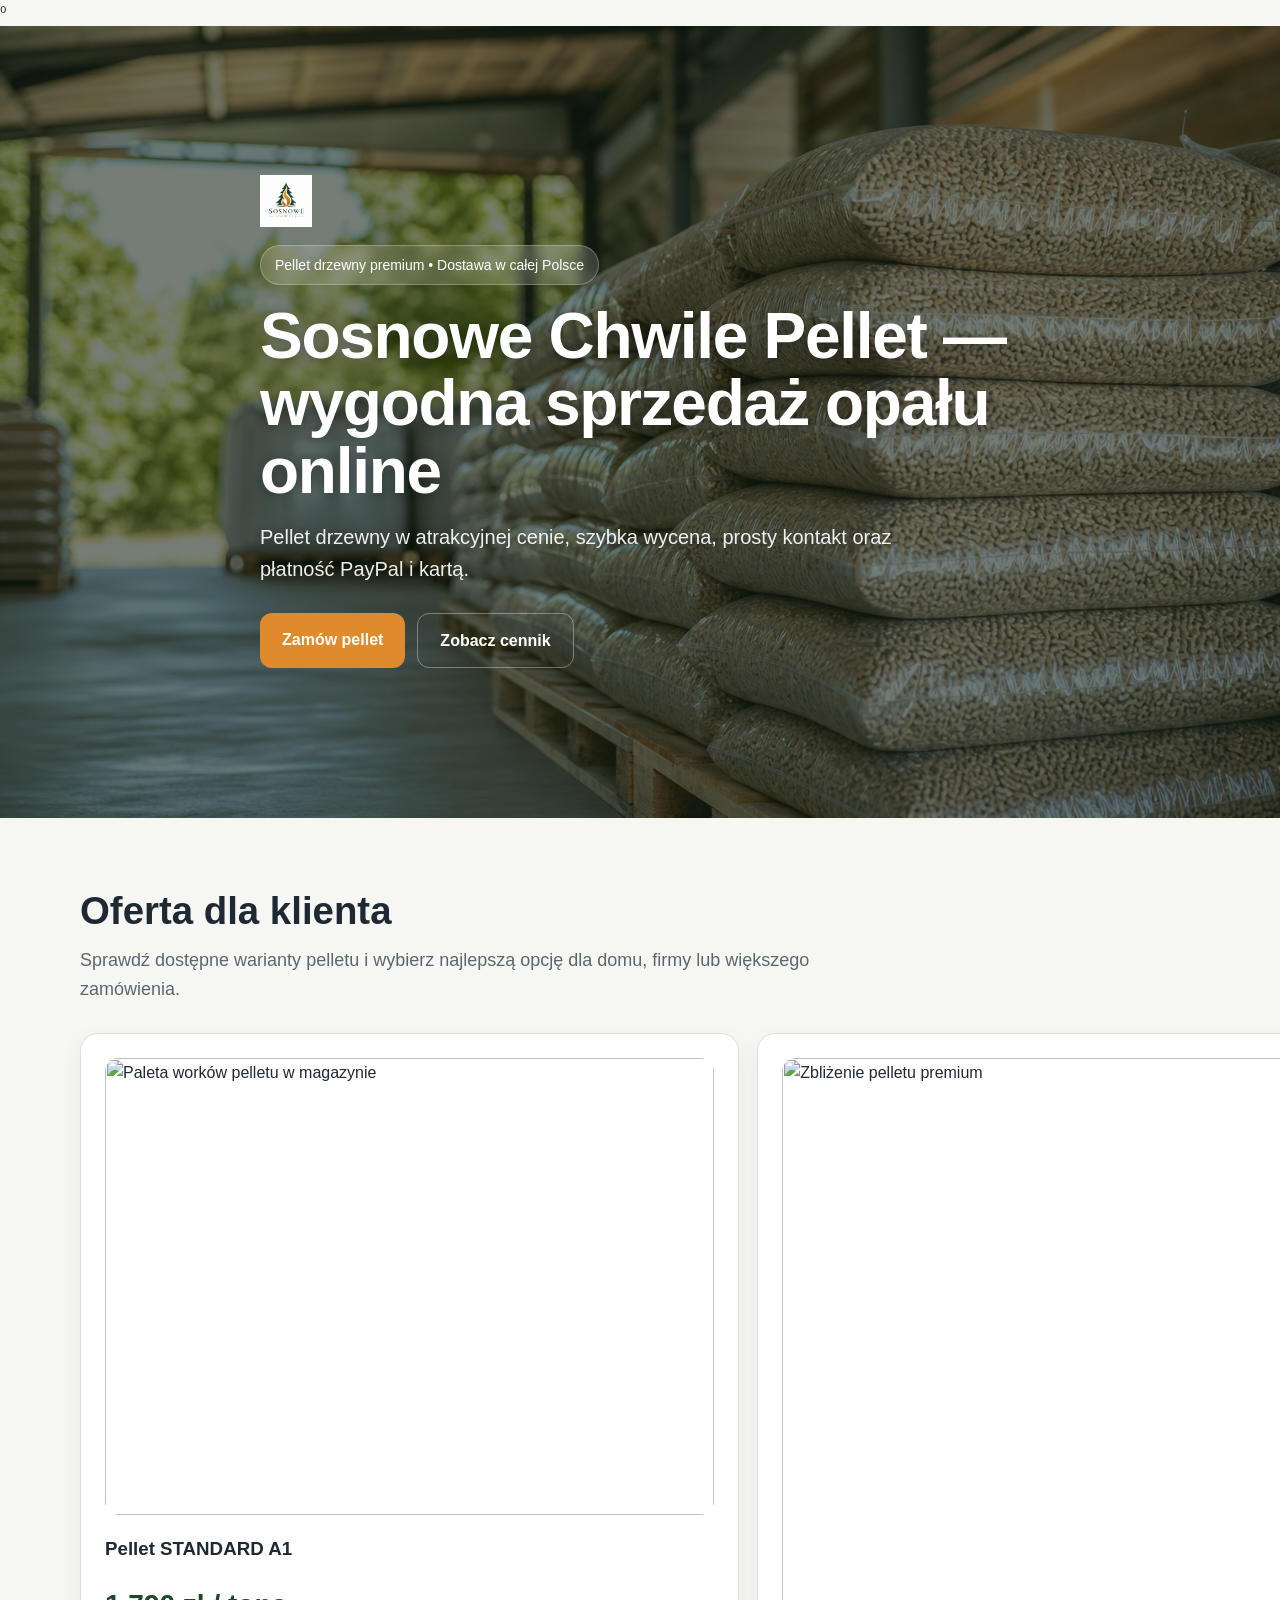
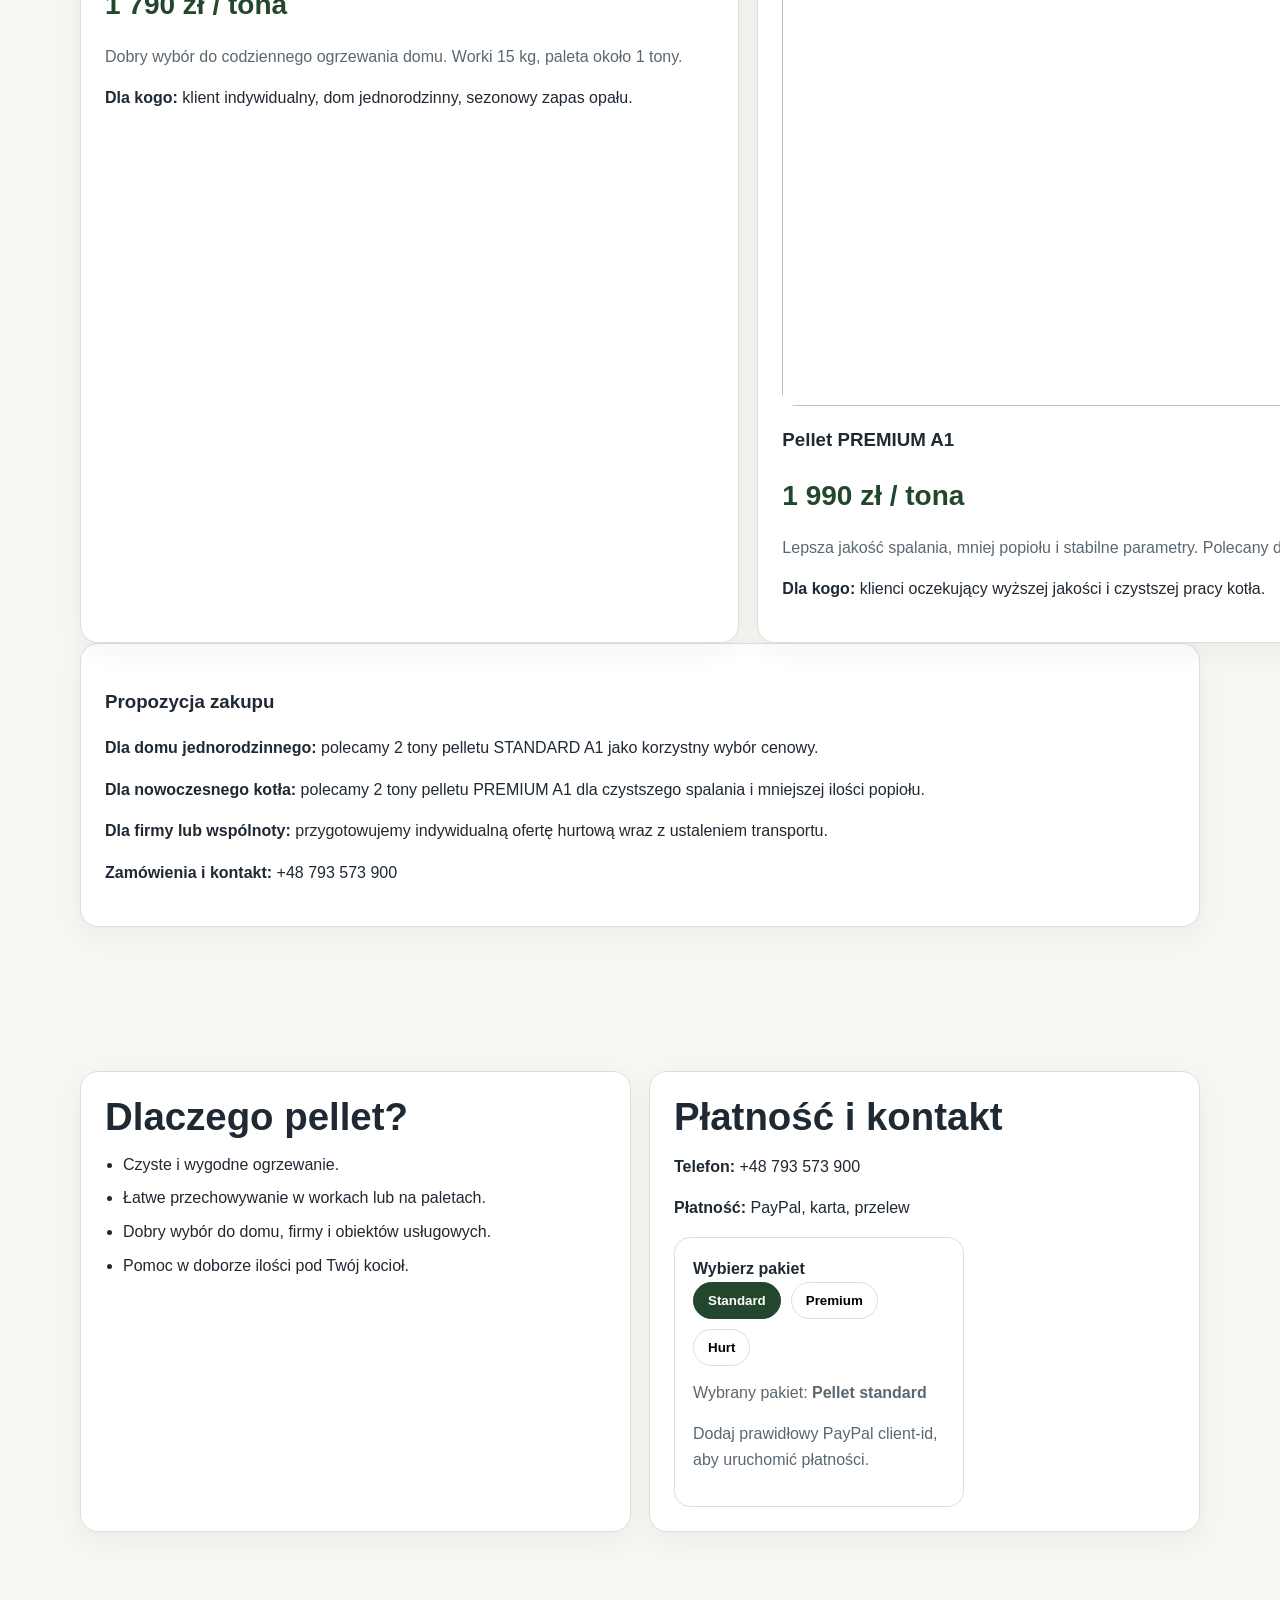
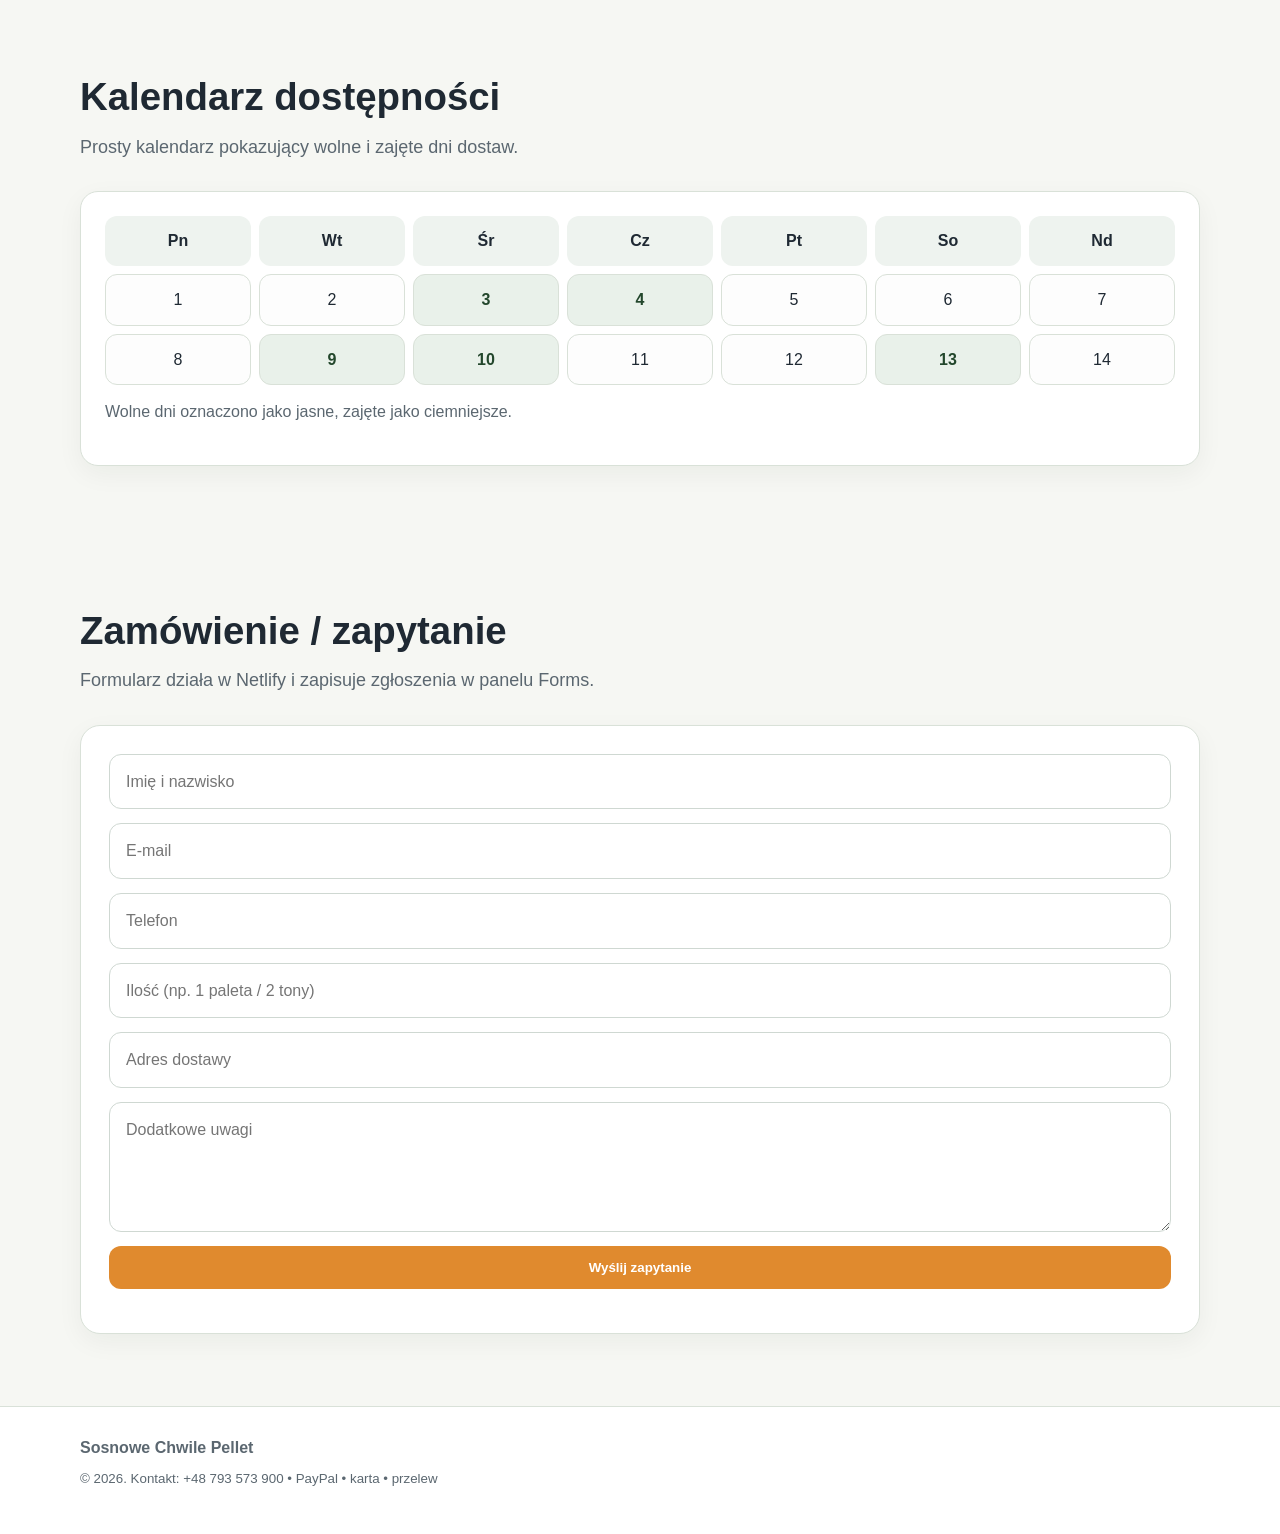
==== commit cb772050: "Update Index.html" ====
--- a/Index.html
+++ b/Index.html
@@ -18,12 +18,13 @@
 
 .offer-image{
   width:100%;
-  height:220px;
+  aspect-ratio:4 / 3;
   object-fit:cover;
   object-position:center;
   display:block;
   border-radius:14px;
   margin-bottom:14px;
+}
 }
 
 @media (max-width: 900px){
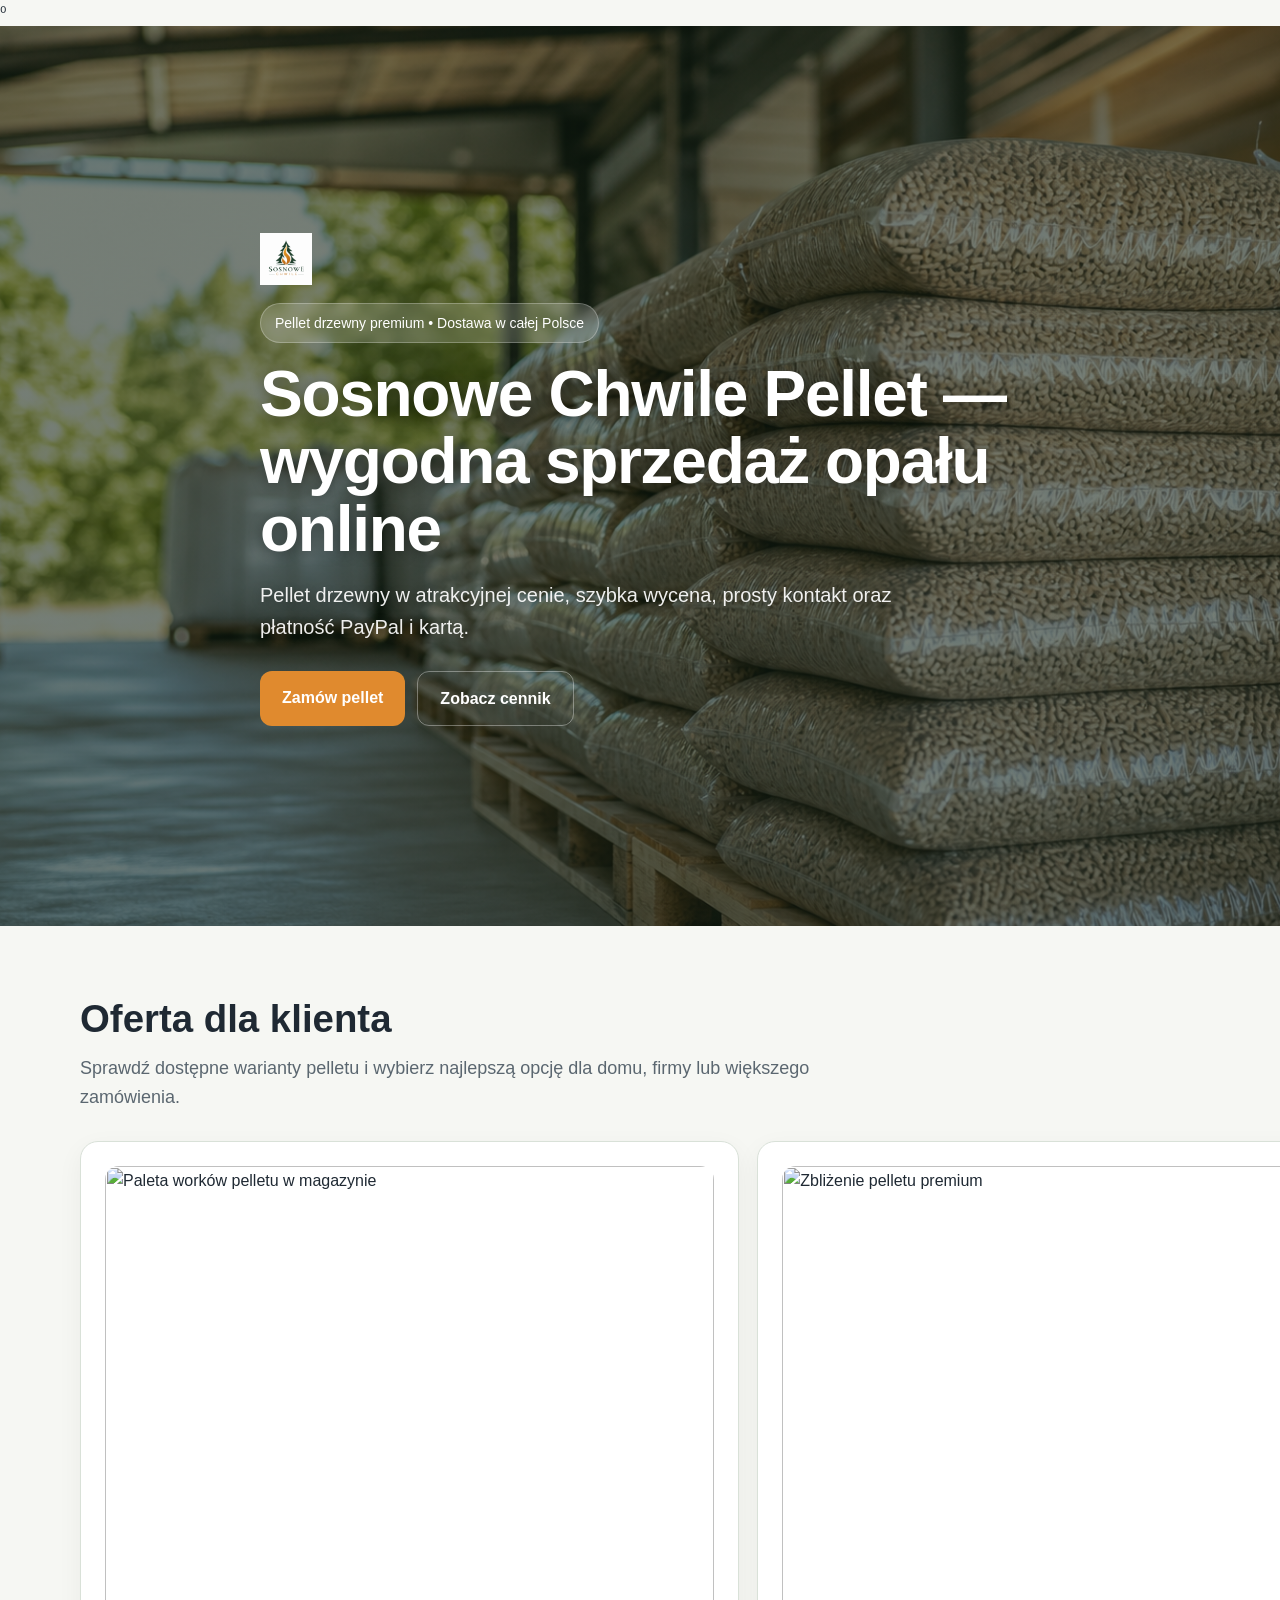
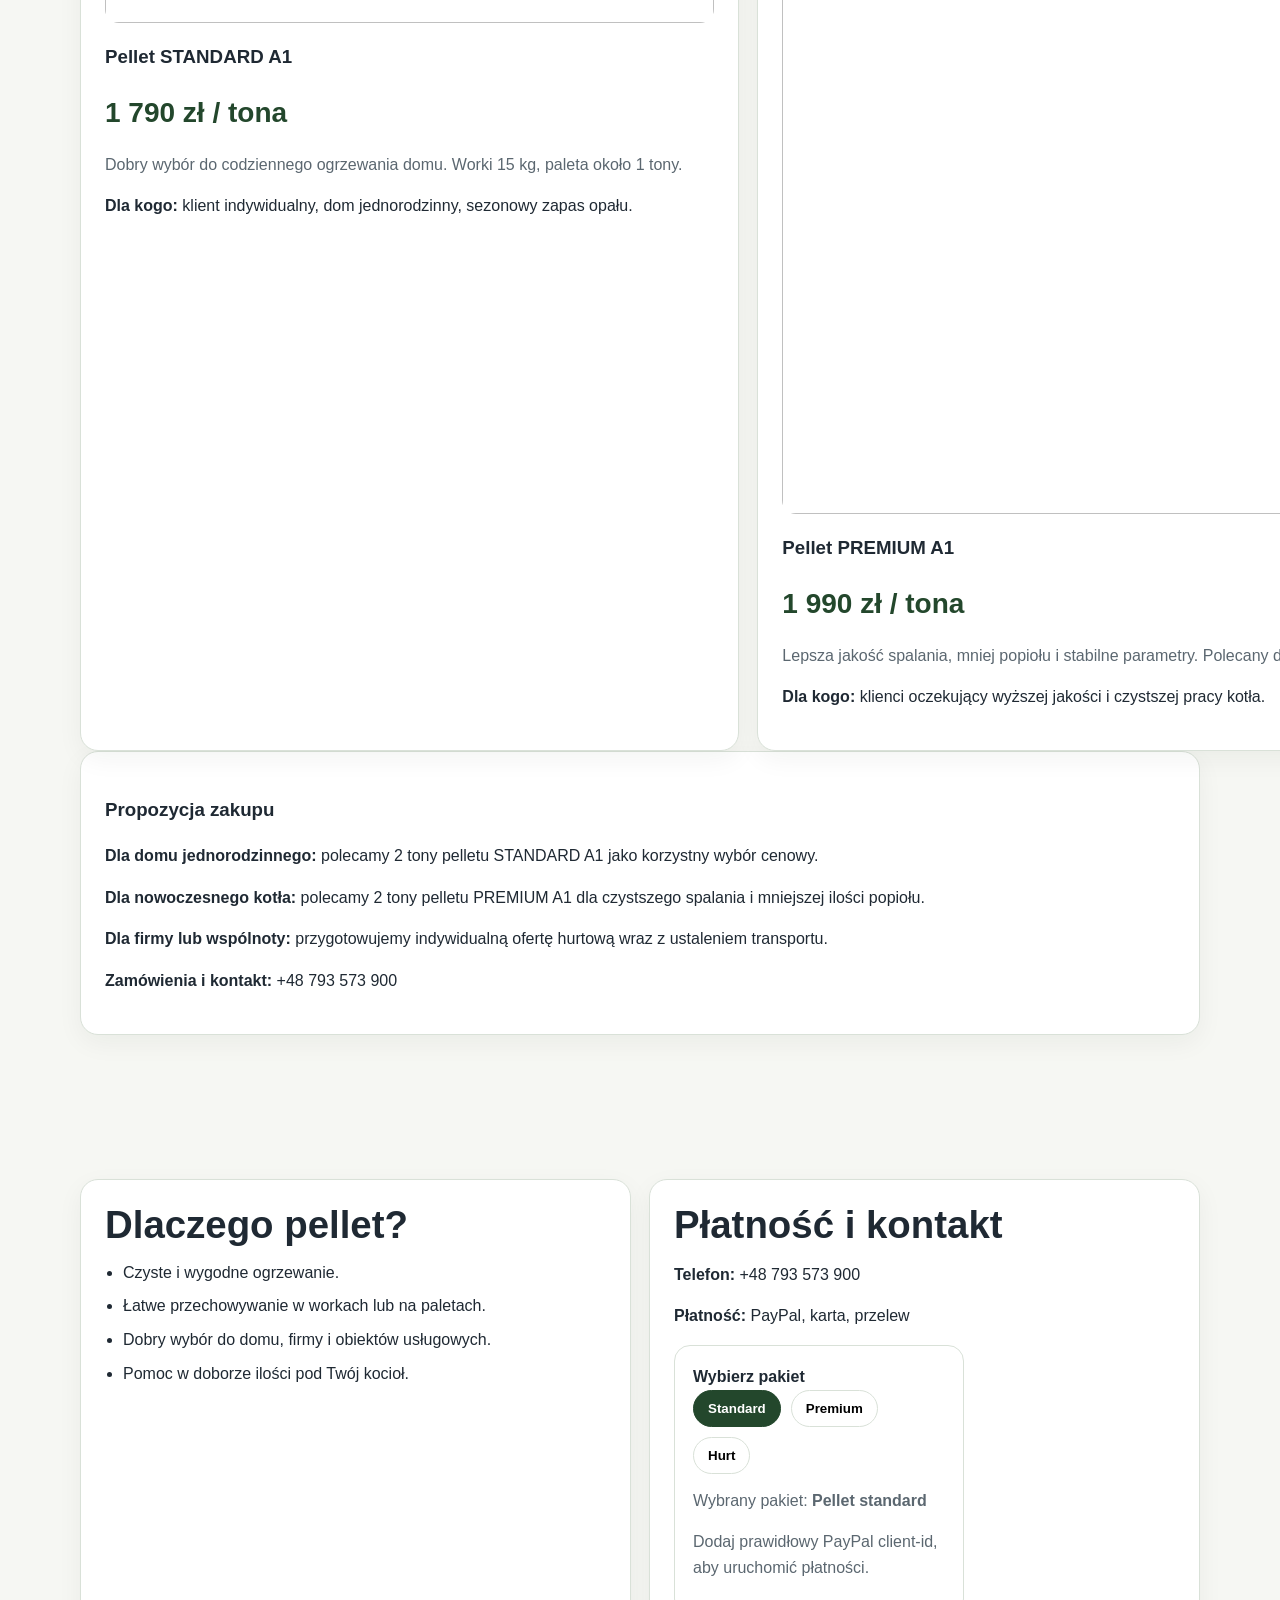
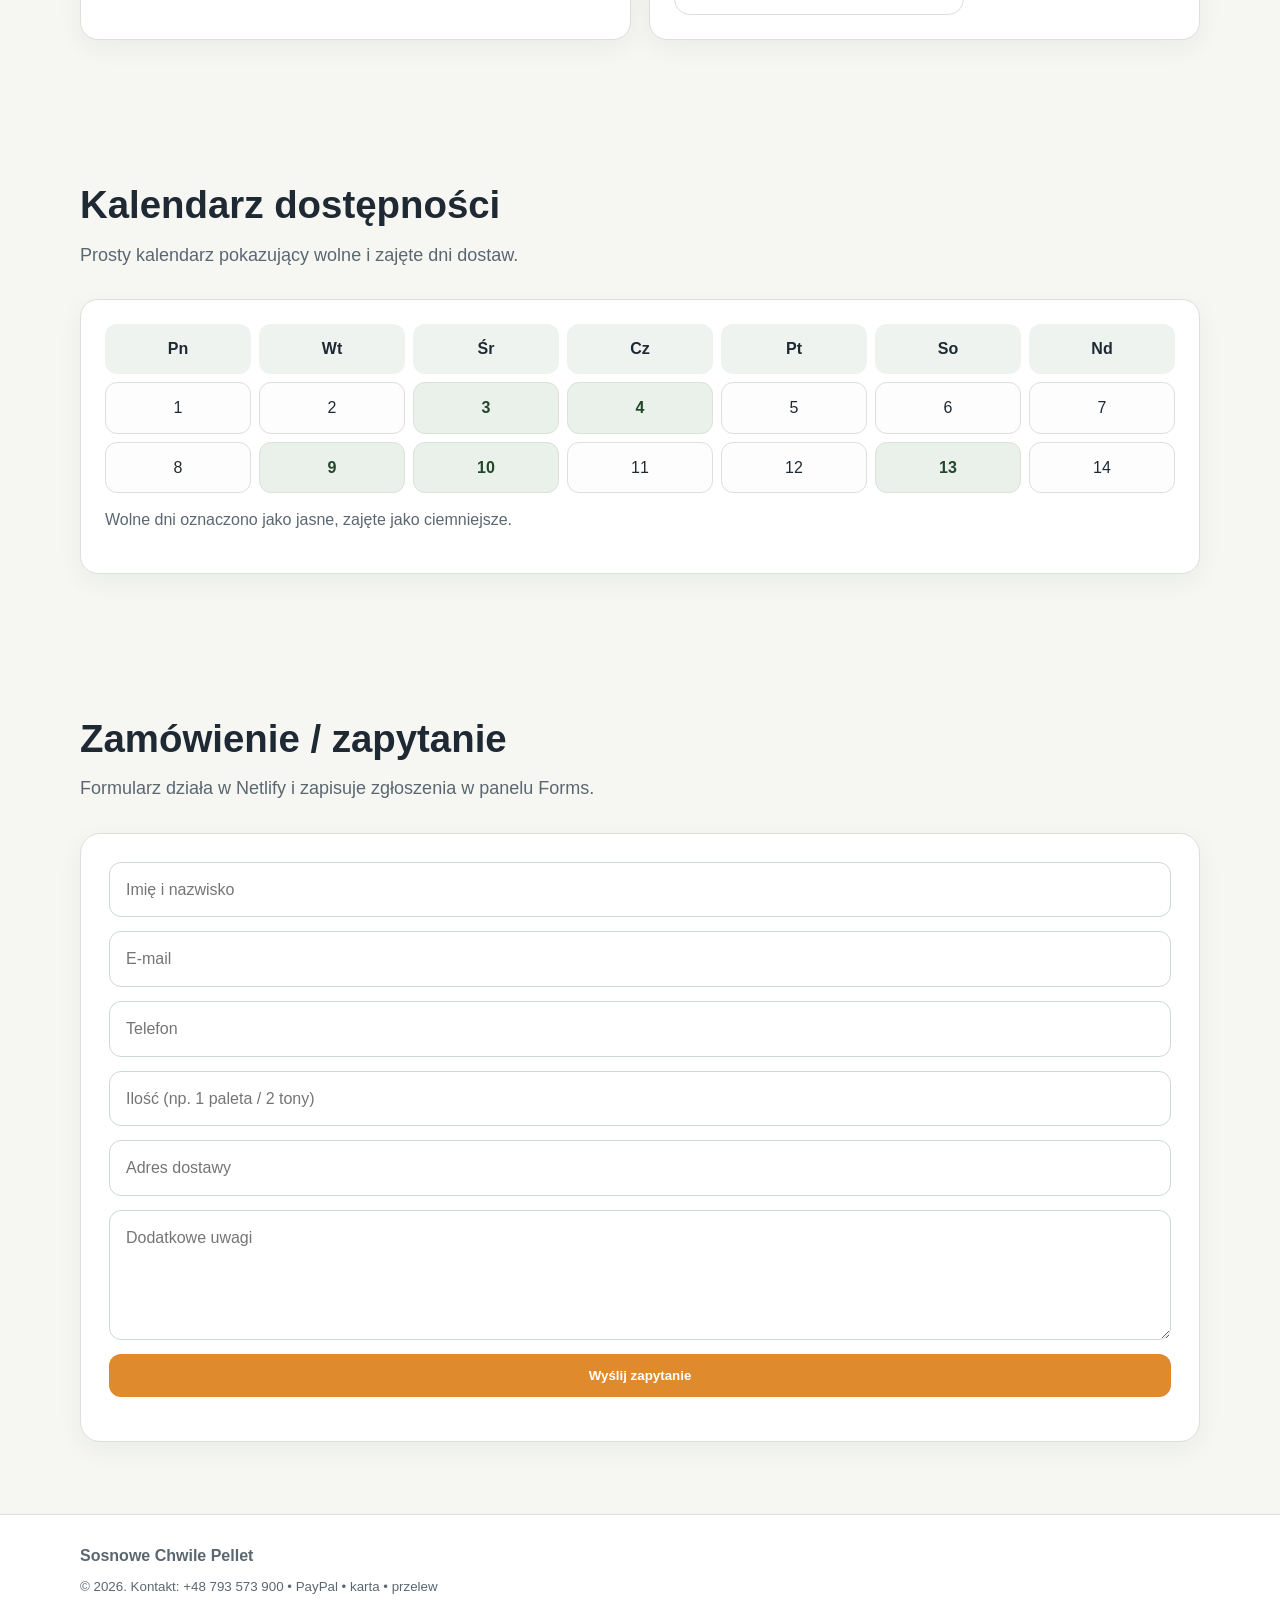
==== commit 9fbd31a1: "Update Index.html" ====
--- a/Index.html
+++ b/Index.html
@@ -68,19 +68,33 @@
       margin:0 auto;
     }
     .hero{
-      position:relative;
-      min-height:88vh;
-      display:flex;
-      align-items:center;
-      color:#fff;
-      background:
-        linear-gradient(rgba(18,33,20,.58),rgba(18,33,20,.58)),
-        url('1000042143.jpg') center/cover no-repeat;
-    }
-    .hero-inner{
-      padding:72px 0;
-      max-width:760px;
-    }
+    position:relative;
+  min-height:88vh;
+  min-height:100svh;
+  display:flex;
+  align-items:center;
+  color:#fff;
+  background:
+    linear-gradient(rgba(18,33,20,.58),rgba(18,33,20,.58)),
+    url('1000042143.jpg') center/cover no-repeat;
+}
+
+.hero-inner{
+  padding:48px 0 40px;
+  max-width:760px;
+}
+
+@media (max-width: 768px){
+  .hero{
+    min-height:auto;
+    min-height:100svh;
+    align-items:flex-start;
+  }
+
+  .hero-inner{
+    padding:18px 0 28px;
+  }
+}
     .badge{
       display:inline-block;
       background:rgba(255,255,255,.16);
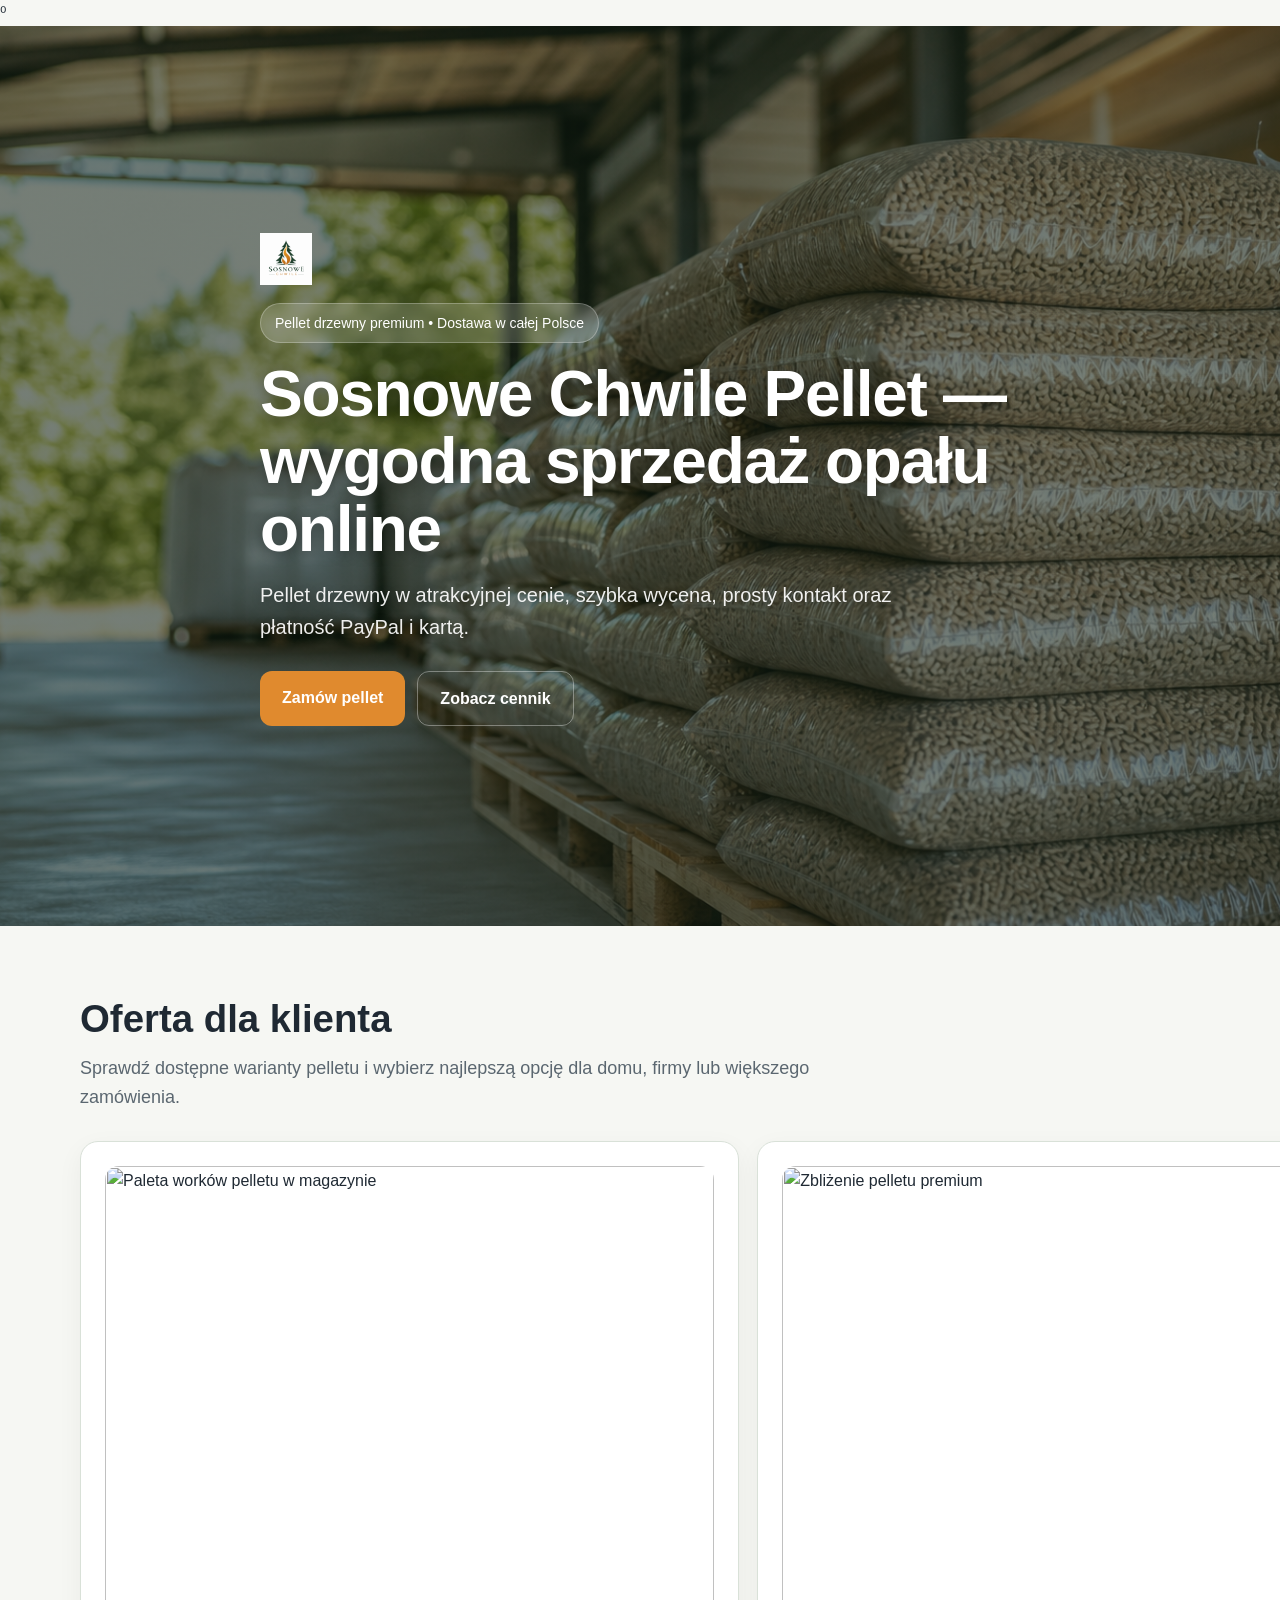
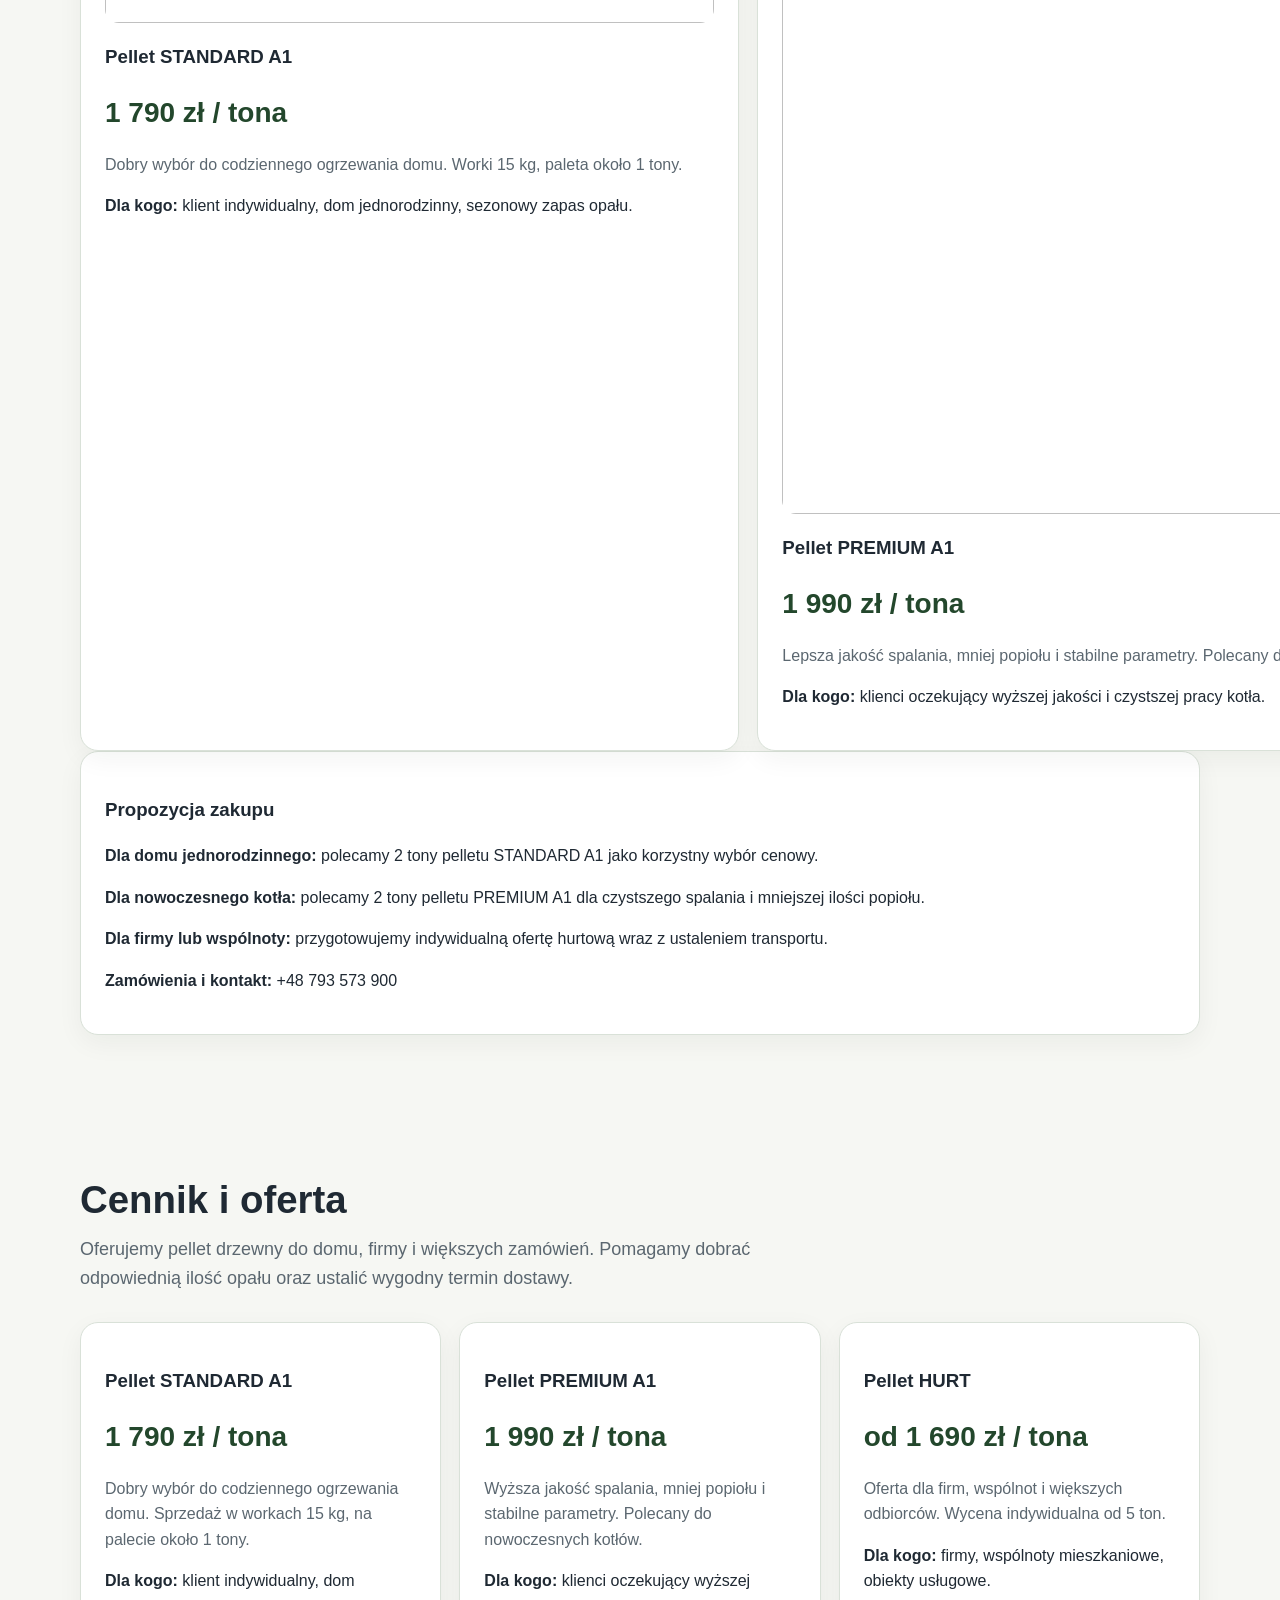
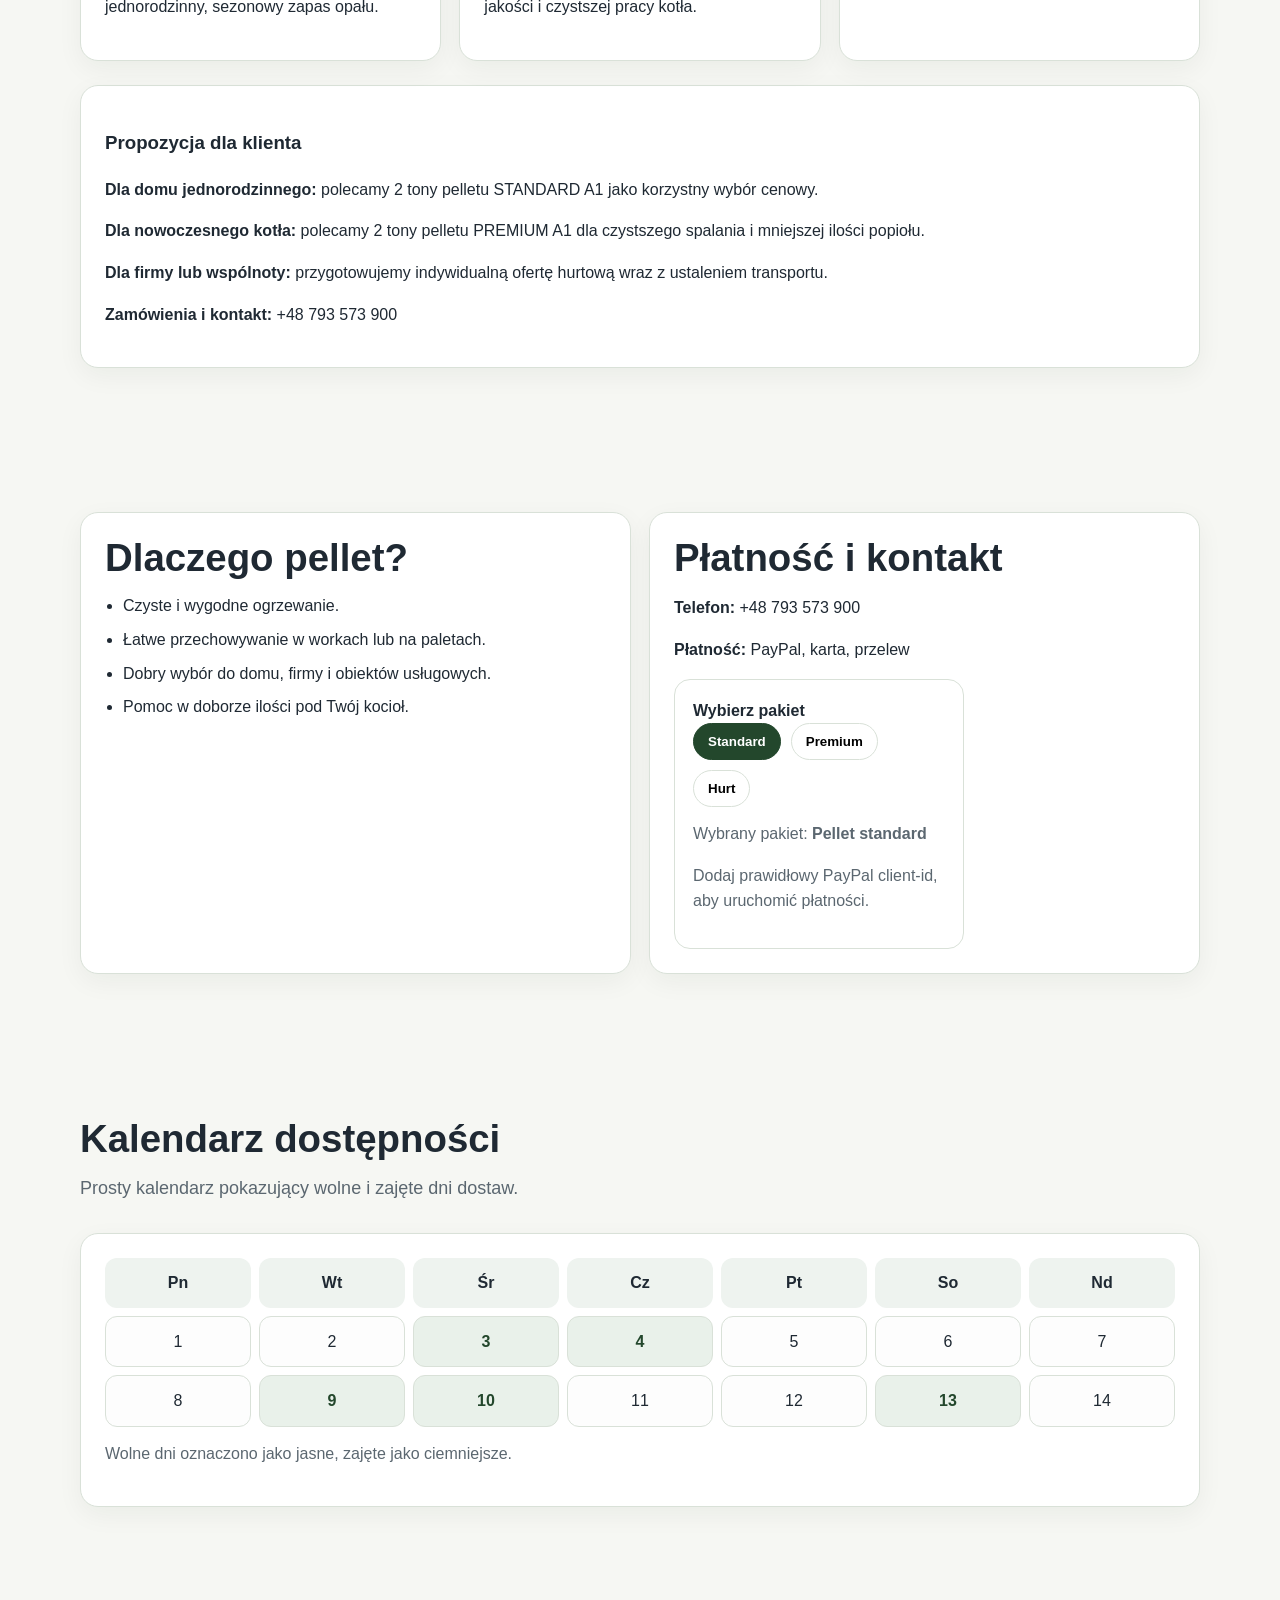
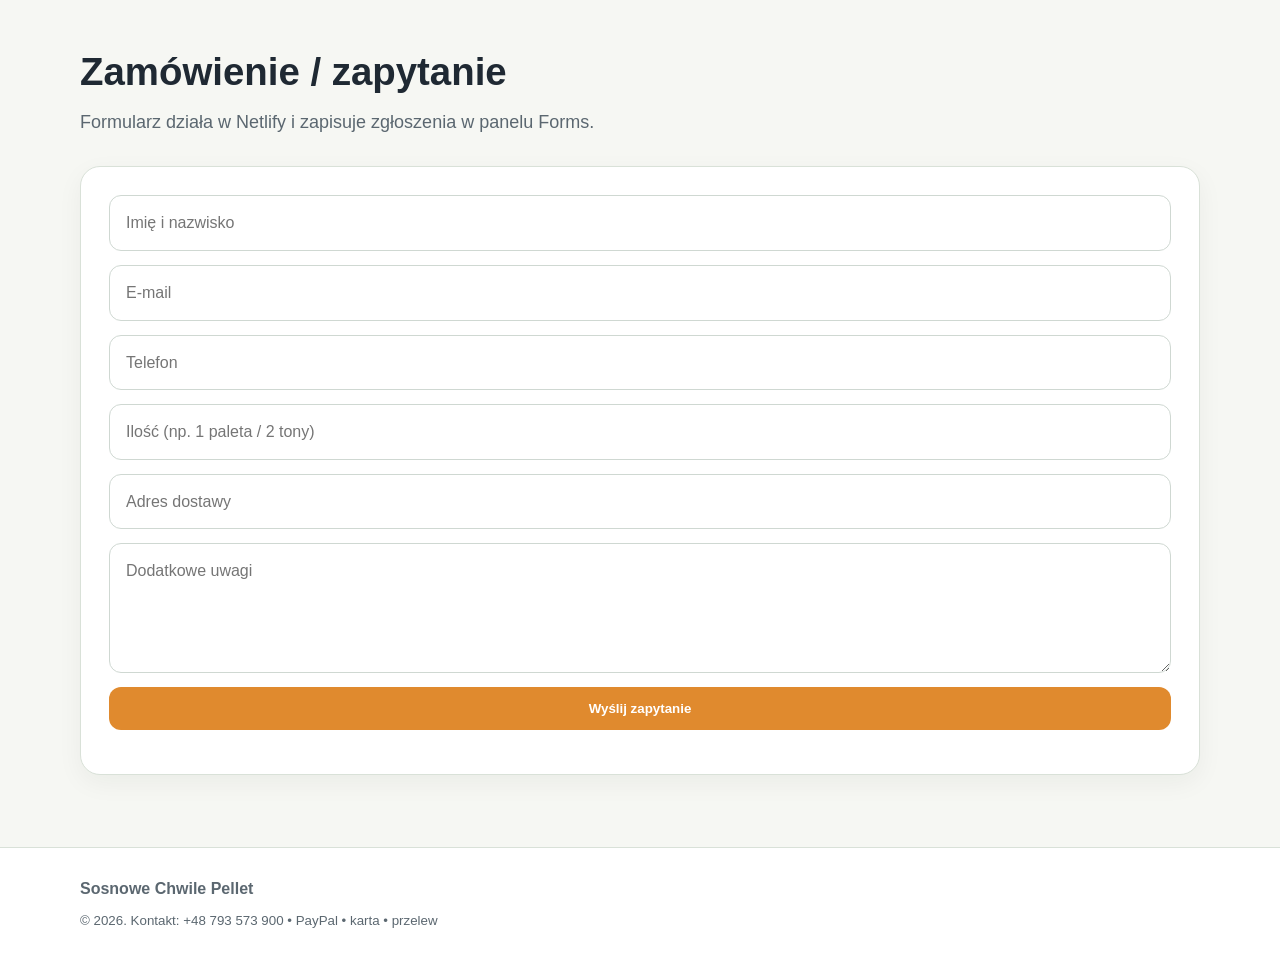
==== commit 266105bb: "Update Index.html" ====
--- a/Index.html
+++ b/Index.html
@@ -357,7 +357,47 @@
     </div>
   </div>
 </section>
-    
+    <section class="section" id="oferta">
+  <div class="container">
+    <h2>Cennik i oferta</h2>
+    <p class="lead">
+      Oferujemy pellet drzewny do domu, firmy i większych zamówień. Pomagamy dobrać odpowiednią ilość opału oraz ustalić wygodny termin dostawy.
+    </p>
+
+    <div class="grid-3">
+      <div class="card">
+        <h3>Pellet STANDARD A1</h3>
+        <div class="price">1 790 zł / tona</div>
+        <p class="muted">Dobry wybór do codziennego ogrzewania domu. Sprzedaż w workach 15 kg, na palecie około 1 tony.</p>
+        <p><strong>Dla kogo:</strong> klient indywidualny, dom jednorodzinny, sezonowy zapas opału.</p>
+      </div>
+
+      <div class="card">
+        <h3>Pellet PREMIUM A1</h3>
+        <div class="price">1 990 zł / tona</div>
+        <p class="muted">Wyższa jakość spalania, mniej popiołu i stabilne parametry. Polecany do nowoczesnych kotłów.</p>
+        <p><strong>Dla kogo:</strong> klienci oczekujący wyższej jakości i czystszej pracy kotła.</p>
+      </div>
+
+      <div class="card">
+        <h3>Pellet HURT</h3>
+        <div class="price">od 1 690 zł / tona</div>
+        <p class="muted">Oferta dla firm, wspólnot i większych odbiorców. Wycena indywidualna od 5 ton.</p>
+        <p><strong>Dla kogo:</strong> firmy, wspólnoty mieszkaniowe, obiekty usługowe.</p>
+      </div>
+    </div>
+
+    <div style="margin-top:24px;">
+      <div class="card">
+        <h3>Propozycja dla klienta</h3>
+        <p><strong>Dla domu jednorodzinnego:</strong> polecamy 2 tony pelletu STANDARD A1 jako korzystny wybór cenowy.</p>
+        <p><strong>Dla nowoczesnego kotła:</strong> polecamy 2 tony pelletu PREMIUM A1 dla czystszego spalania i mniejszej ilości popiołu.</p>
+        <p><strong>Dla firmy lub wspólnoty:</strong> przygotowujemy indywidualną ofertę hurtową wraz z ustaleniem transportu.</p>
+        <p><strong>Zamówienia i kontakt:</strong> +48 793 573 900</p>
+      </div>
+    </div>
+  </div>
+</section>
      <!-- DLACZEGO + PŁATNOŚĆ -->
     <section class="section">
       <div class="container grid-2">
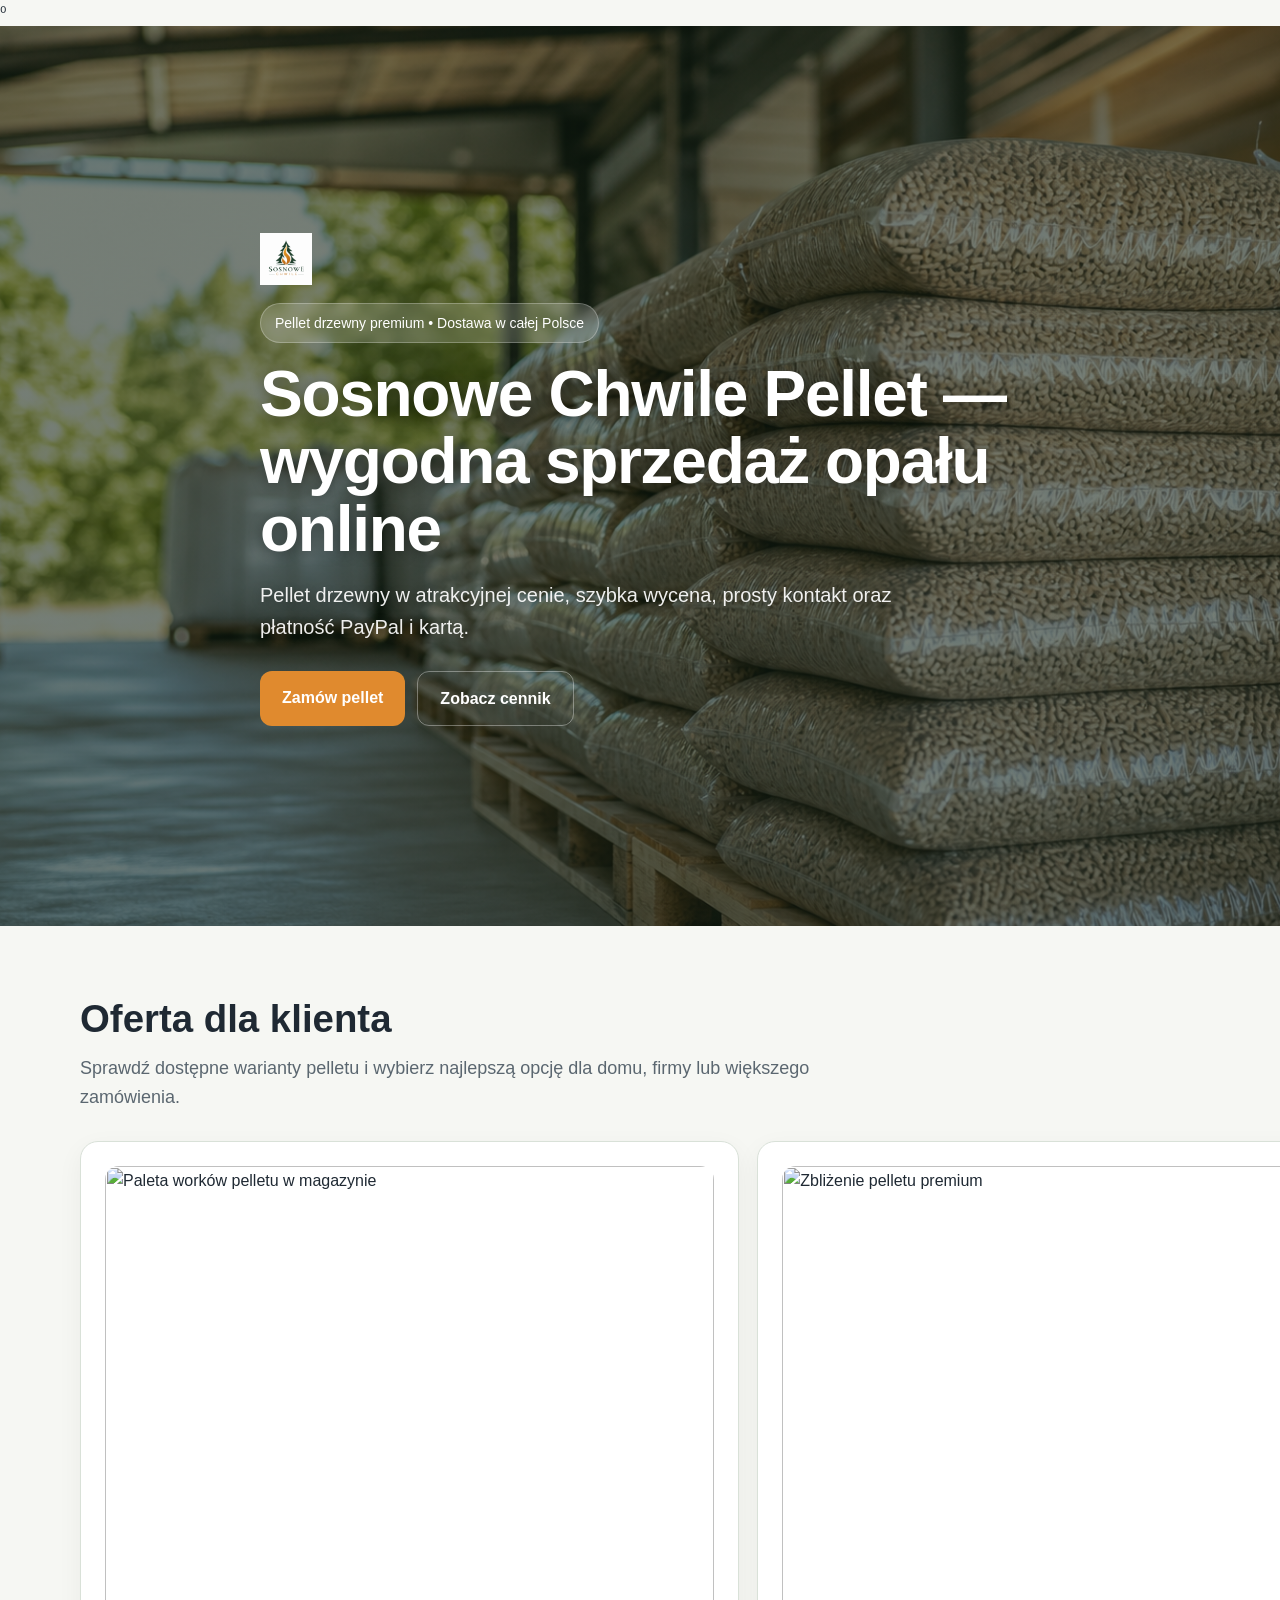
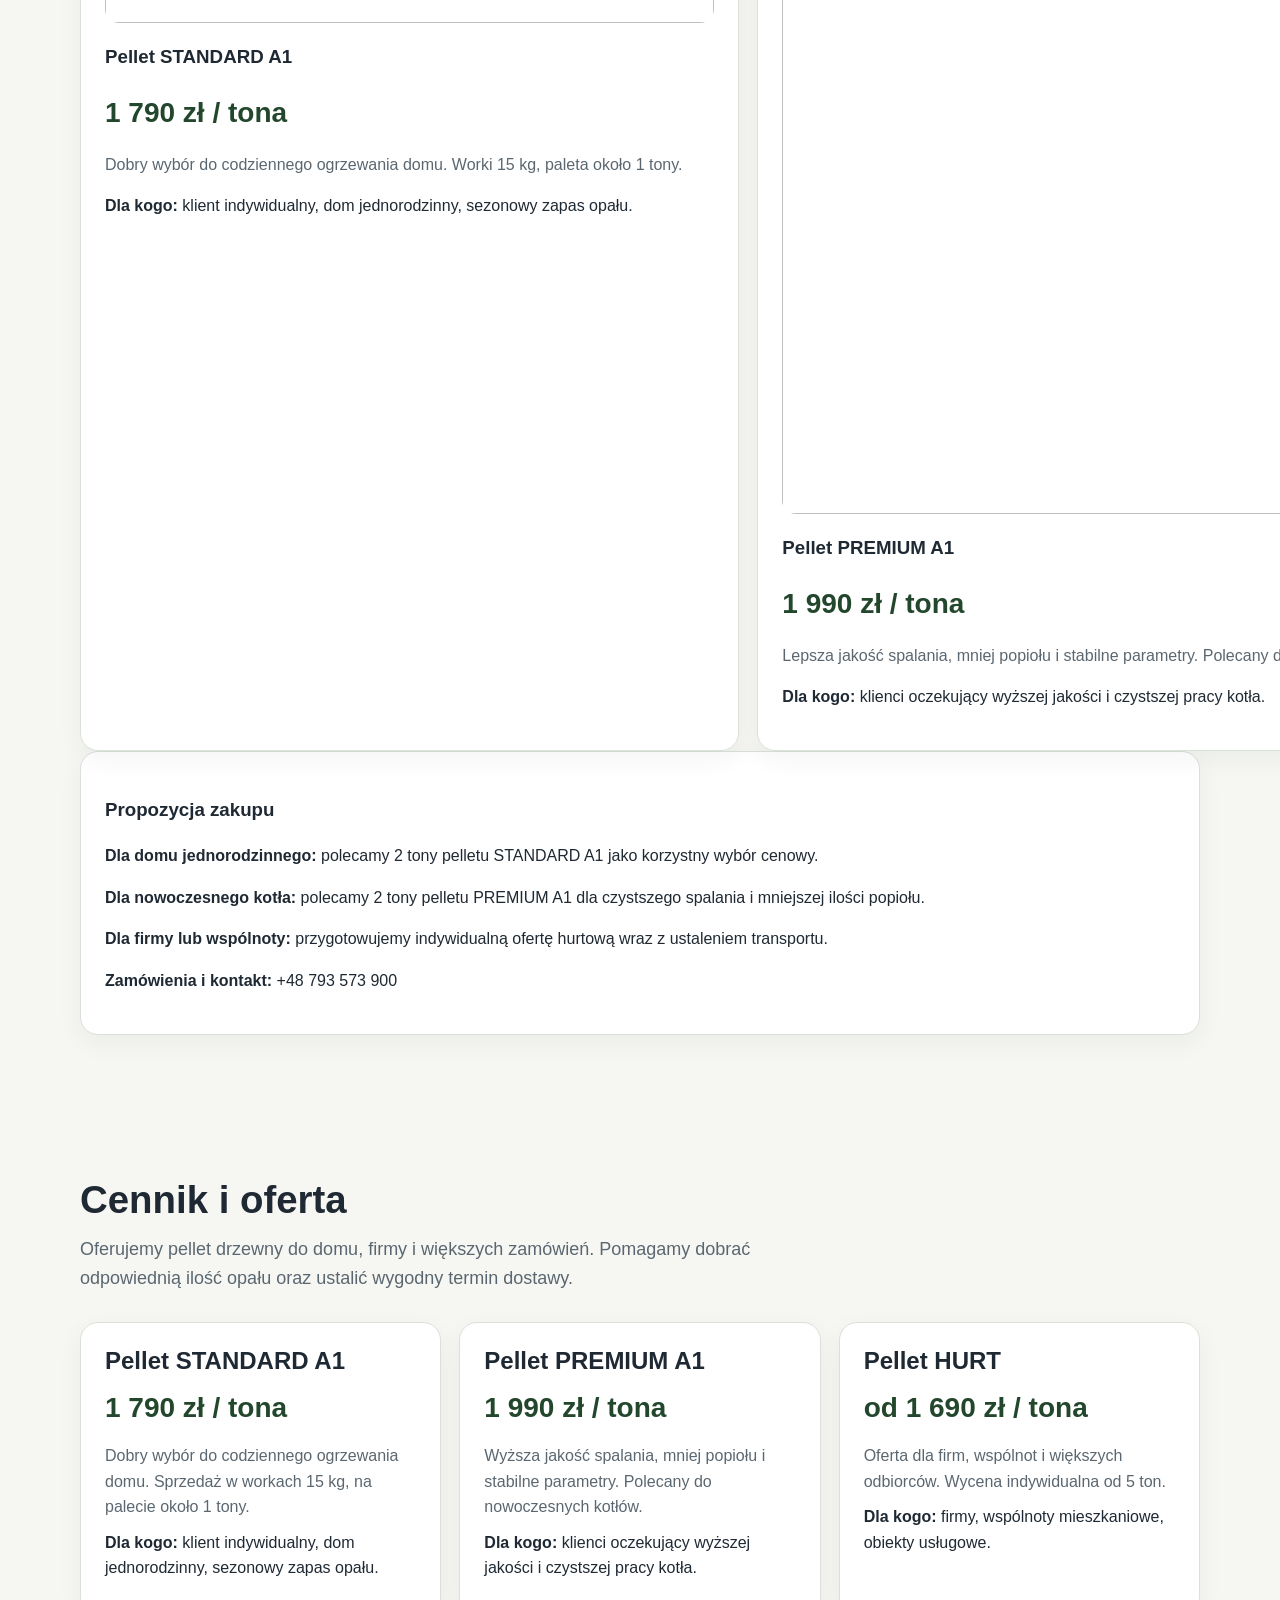
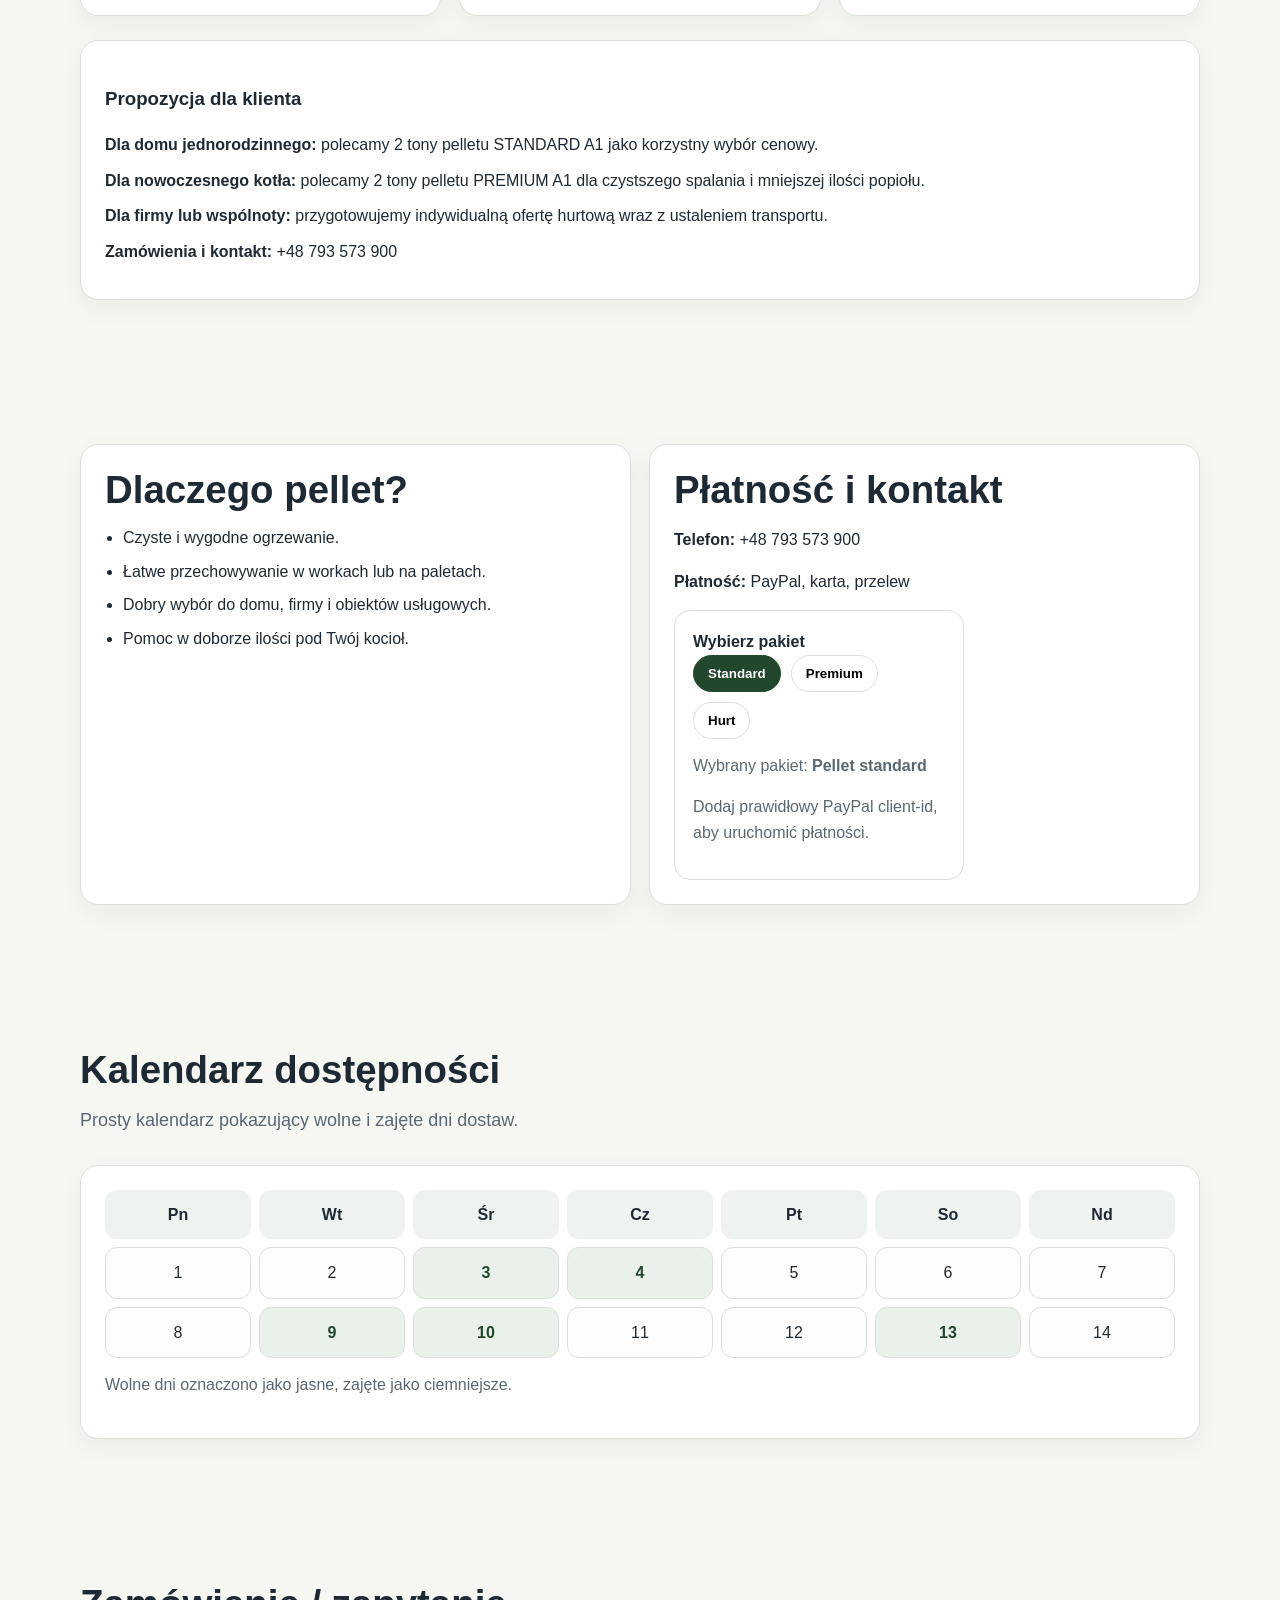
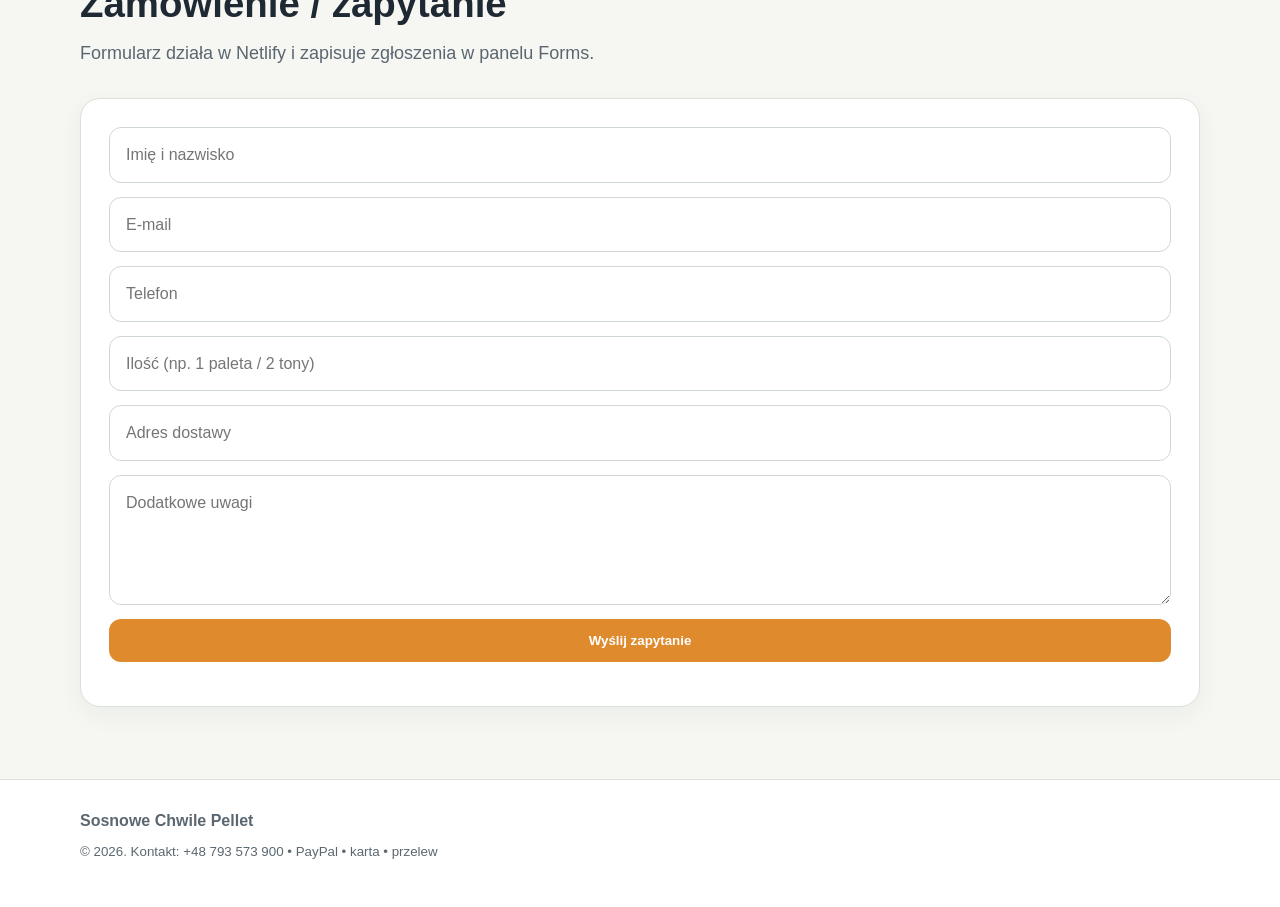
==== commit dd861837: "Update Index.html" ====
--- a/Index.html
+++ b/Index.html
@@ -5,7 +5,80 @@
   <meta name="viewport" content="width=device-width, initial-scale=1.0" />
   <title>Sosnowe Chwile Pellet | Pellet z dostawą</title>
   <meta name="description" content="Sprzedaż pelletu drzewnego premium z dostawą w całej Polsce. Cennik, kalendarz dostępności, szybki kontakt, płatność PayPal i kartą." />
-  <style>
+  <style>.pricing-grid{
+  display:grid;
+  grid-template-columns:repeat(3, minmax(0, 1fr));
+  gap:18px;
+  margin-top:24px;
+}
+
+.pricing-card{
+  background:#fff;
+  border:1px solid #d9e1d8;
+  border-radius:18px;
+  padding:24px;
+  box-shadow:0 8px 26px rgba(20,30,25,.05);
+}
+
+.pricing-card h3{
+  margin:0 0 10px;
+  font-size:24px;
+  line-height:1.2;
+}
+
+.pricing-card .price{
+  font-size:28px;
+  font-weight:800;
+  color:#23472c;
+  margin:8px 0 12px;
+}
+
+.pricing-card p{
+  margin:0 0 10px;
+}
+
+.offer-box{
+  margin-top:24px;
+}
+
+.offer-box .card p{
+  margin:0 0 10px;
+}
+
+@media (max-width: 900px){
+  .pricing-grid{
+    grid-template-columns:1fr;
+    gap:14px;
+  }
+
+  .pricing-card{
+    padding:18px;
+    border-radius:16px;
+  }
+
+  .pricing-card h3{
+    font-size:22px;
+  }
+
+  .pricing-card .price{
+    font-size:24px;
+  }
+}
+
+@media (max-width: 480px){
+  .pricing-card{
+    padding:16px;
+    border-radius:14px;
+  }
+
+  .pricing-card h3{
+    font-size:20px;
+  }
+
+  .pricing-card .price{
+    font-size:22px;
+  }
+}
     .offer-gallery{
   max-width:960px;
   margin:0 auto;
@@ -364,22 +437,22 @@
       Oferujemy pellet drzewny do domu, firmy i większych zamówień. Pomagamy dobrać odpowiednią ilość opału oraz ustalić wygodny termin dostawy.
     </p>
 
-    <div class="grid-3">
-      <div class="card">
+    <div class="pricing-grid">
+      <div class="pricing-card">
         <h3>Pellet STANDARD A1</h3>
         <div class="price">1 790 zł / tona</div>
         <p class="muted">Dobry wybór do codziennego ogrzewania domu. Sprzedaż w workach 15 kg, na palecie około 1 tony.</p>
         <p><strong>Dla kogo:</strong> klient indywidualny, dom jednorodzinny, sezonowy zapas opału.</p>
       </div>
 
-      <div class="card">
+      <div class="pricing-card">
         <h3>Pellet PREMIUM A1</h3>
         <div class="price">1 990 zł / tona</div>
         <p class="muted">Wyższa jakość spalania, mniej popiołu i stabilne parametry. Polecany do nowoczesnych kotłów.</p>
         <p><strong>Dla kogo:</strong> klienci oczekujący wyższej jakości i czystszej pracy kotła.</p>
       </div>
 
-      <div class="card">
+      <div class="pricing-card">
         <h3>Pellet HURT</h3>
         <div class="price">od 1 690 zł / tona</div>
         <p class="muted">Oferta dla firm, wspólnot i większych odbiorców. Wycena indywidualna od 5 ton.</p>
@@ -387,7 +460,7 @@
       </div>
     </div>
 
-    <div style="margin-top:24px;">
+    <div class="offer-box">
       <div class="card">
         <h3>Propozycja dla klienta</h3>
         <p><strong>Dla domu jednorodzinnego:</strong> polecamy 2 tony pelletu STANDARD A1 jako korzystny wybór cenowy.</p>
@@ -397,7 +470,7 @@
       </div>
     </div>
   </div>
-</section>
+    </section>
      <!-- DLACZEGO + PŁATNOŚĆ -->
     <section class="section">
       <div class="container grid-2">
